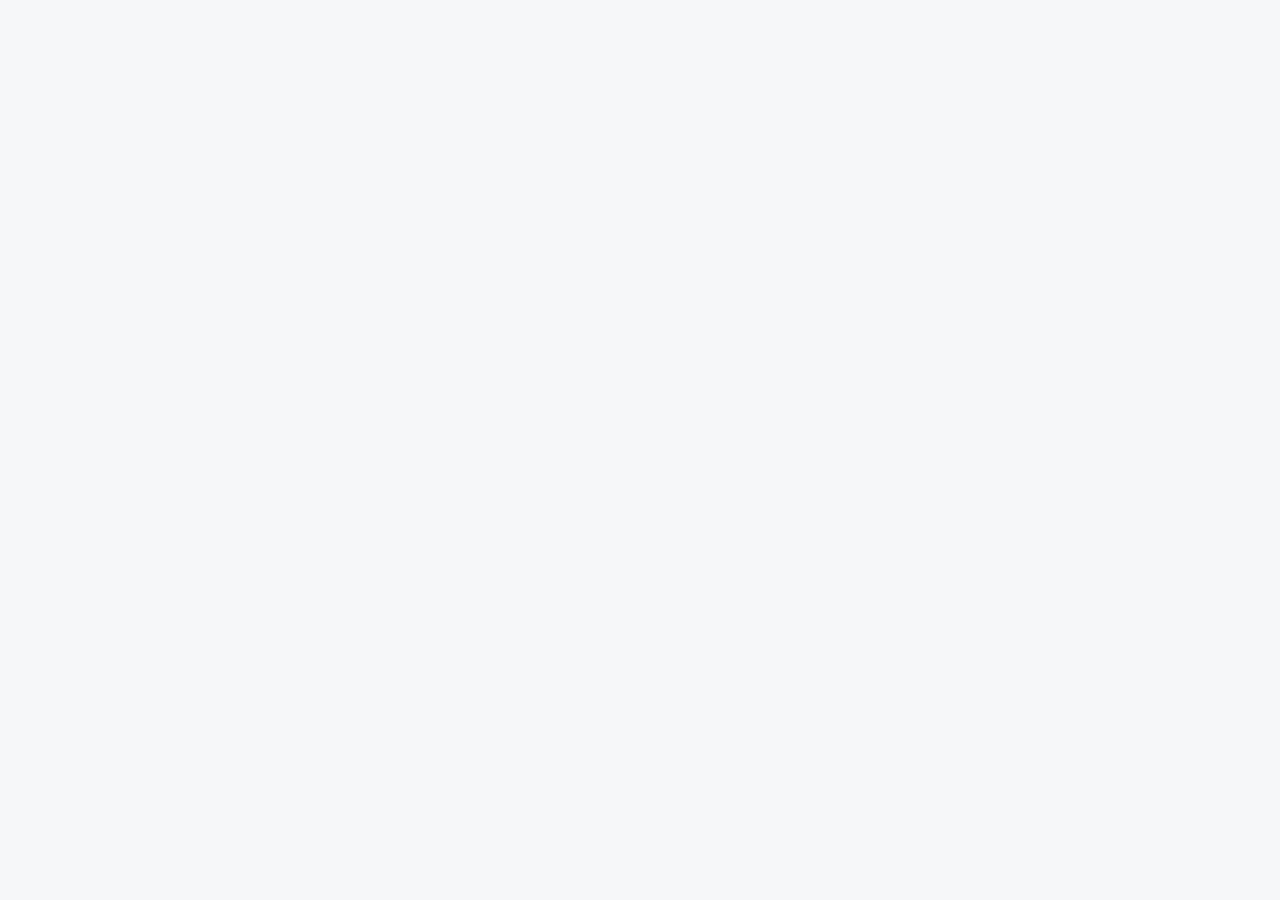
==== index.html @ 12618223 "Add interactive drama demo page" ====
<!doctype html>
<html lang="zh-CN">
<head>
  <meta charset="utf-8" />
  <meta name="viewport" content="width=device-width, initial-scale=1" />
  <title>互动短剧游戏平台 Demo</title>
  <style>
    :root{--bg:#f5f7f8;--ink:#172125;--muted:#66757c;--line:#d9e2e3;--teal:#0f8f91;--coral:#f15f5b;--amber:#c8953f;--dark:#0b151a;--panel:#fff}*{box-sizing:border-box}body{margin:0;font-family:-apple-system,BlinkMacSystemFont,"PingFang SC","Microsoft YaHei",Arial,sans-serif;background:linear-gradient(135deg,rgba(15,143,145,.1),transparent 36%),linear-gradient(315deg,rgba(241,95,91,.08),transparent 36%),var(--bg);color:var(--ink)}button,input,textarea,select{font:inherit}button{border:0;cursor:pointer}.top{height:68px;padding:0 28px;display:flex;align-items:center;justify-content:space-between;background:rgba(255,255,255,.88);border-bottom:1px solid rgba(23,33,37,.08);position:sticky;top:0;z-index:5}.brand{display:flex;gap:12px;align-items:center}.logo{width:34px;height:34px;border-radius:8px;background:var(--dark);color:#fff;display:grid;place-items:center;font-weight:800}.brand b{display:block}.brand span,.muted{color:var(--muted);font-size:12px}.switch{display:grid;grid-template-columns:1fr 1fr;width:300px;padding:4px;border:1px solid var(--line);border-radius:8px;background:#eef3f3}.switch button{height:36px;border-radius:6px;background:transparent;font-weight:700;color:var(--muted)}.switch button.on{background:#fff;color:var(--ink);box-shadow:0 6px 18px rgba(15,27,33,.08)}main{padding:24px}.grid{max-width:1280px;margin:0 auto;display:grid;grid-template-columns:390px 1fr;gap:24px}.phone{width:390px;max-width:calc(100vw - 48px);height:812px;border:10px solid #11191d;border-radius:36px;overflow:hidden;background:#081014;box-shadow:0 16px 40px rgba(20,37,44,.14);position:sticky;top:92px}.screen{height:100%;overflow:hidden;background:#f7f8f8;position:relative}.status{position:absolute;top:0;left:0;right:0;height:38px;padding:11px 18px 0;color:#fff;z-index:2;display:flex;justify-content:space-between;font-size:12px;font-weight:800}.page{height:100%;overflow:auto;padding-bottom:72px}.hero{height:230px;padding:86px 18px 18px;color:#fff;display:grid;align-content:end;background:radial-gradient(circle at 70% 20%,rgba(241,95,91,.48),transparent 18%),linear-gradient(145deg,#31444d,#081014 62%,#0f8f91)}h1,h2,h3,p{margin-top:0}.hero h1{font-size:28px;margin-bottom:8px}.section{padding:16px}.row{display:flex;gap:10px;align-items:center;justify-content:space-between}.card{background:#fff;border:1px solid var(--line);border-radius:8px;padding:14px;text-align:left}.continue{width:100%;display:grid;grid-template-columns:74px 1fr;gap:12px}.thumb,.poster{border-radius:8px;background:linear-gradient(160deg,#263942,#0b151a 62%,#f15f5b)}.thumb{height:74px}.poster{height:118px}.cards{display:grid;grid-template-columns:repeat(3,1fr);gap:10px}.cards button{background:transparent;text-align:left;padding:0}.name{font-weight:800;font-size:12px;margin-top:8px}.tabs{position:absolute;left:0;right:0;bottom:0;height:64px;display:grid;grid-template-columns:repeat(4,1fr);gap:4px;padding:6px 8px 8px;background:rgba(255,255,255,.96);border-top:1px solid var(--line)}.tabs button{border-radius:8px;background:transparent;color:var(--muted);font-size:11px;font-weight:800}.tabs button.on{background:#e8f6f5;color:var(--teal)}.btn{min-height:42px;border-radius:8px;padding:0 16px;font-weight:800;background:#eef3f3;color:var(--ink)}.primary{color:#fff;background:linear-gradient(135deg,var(--teal),#14b3aa)}.danger{color:#fff;background:var(--coral)}.player{height:100%;display:grid;grid-template-rows:auto 1fr auto;color:#fff;background:radial-gradient(circle at 65% 28%,rgba(255,255,255,.18),transparent 16%),radial-gradient(circle at 30% 32%,rgba(241,95,91,.36),transparent 18%),linear-gradient(160deg,#2c3b43,#071014 66%,#0e7475)}.playerTop{padding:52px 16px 10px}.playerBody{display:grid;align-content:end;padding:20px 16px}.caption{padding:14px;border-radius:8px;background:rgba(8,16,20,.68);backdrop-filter:blur(12px)}.choiceBox{padding:14px 16px 18px;background:linear-gradient(180deg,transparent,rgba(5,8,10,.88) 25%)}.choice{width:100%;min-height:52px;margin-top:10px;border-radius:8px;color:#fff;background:linear-gradient(135deg,var(--teal),#12aaa4);font-weight:800;text-align:left;padding:12px}.choice:nth-of-type(2n){background:linear-gradient(135deg,var(--coral),#fa7a6d)}.map{min-height:100%;padding:54px 14px 88px;color:#fff;background:radial-gradient(circle at 50% 0,#18353d,#081014 46%)}.nodeGrid{display:grid;grid-template-columns:repeat(4,1fr);gap:14px 8px}.node{min-height:66px;border-radius:8px;border:1px solid rgba(255,255,255,.16);background:rgba(255,255,255,.08);color:rgba(255,255,255,.65);font-size:11px;font-weight:800}.node.visited{background:rgba(15,143,145,.78);color:#fff}.node.current{background:rgba(200,149,63,.9);color:#fff}.node.locked{opacity:.55}.pay,.ending{min-height:100%;display:grid;align-content:center;padding:60px 18px 28px;color:#fff;background:linear-gradient(145deg,#17262e,#071014 66%,#0e7475);text-align:center}.payCard,.endingCard{padding:18px;border-radius:8px;background:rgba(8,16,20,.74);border:1px solid rgba(255,255,255,.14)}.price{font-size:36px;font-weight:900;margin:14px 0}.side{display:grid;gap:16px}.panel{background:rgba(255,255,255,.9);border:1px solid rgba(23,33,37,.08);border-radius:8px;box-shadow:0 10px 30px rgba(20,37,44,.08)}.panelHead{padding:16px 18px;border-bottom:1px solid var(--line);display:flex;justify-content:space-between;align-items:center}.panelBody{padding:18px}.kpis{display:grid;grid-template-columns:repeat(4,1fr);gap:12px}.kpi{padding:14px;border:1px solid var(--line);border-radius:8px;background:#fff}.kpi b{display:block;font-size:22px;margin-top:6px}.flow{display:grid;grid-template-columns:repeat(3,1fr);gap:12px}.flow div{padding:14px;border:1px solid var(--line);border-radius:8px;background:#f6f8f8}.table{width:100%;border-collapse:collapse}.table th,.table td{padding:12px 10px;border-bottom:1px solid var(--line);text-align:left}.pill{display:inline-flex;padding:5px 10px;border-radius:999px;background:#e8f6f5;color:#087173;font-size:12px;font-weight:800}.admin{max-width:1280px;margin:0 auto;display:grid;grid-template-columns:220px 1fr;gap:20px}.nav{display:grid;gap:8px;align-content:start}.nav button{height:42px;border-radius:8px;background:#fff;color:var(--muted);text-align:left;padding:0 12px;font-weight:800;border:1px solid var(--line)}.nav button.on{background:#e8f6f5;color:#087173}.form{display:grid;grid-template-columns:1fr 1fr;gap:14px}.field{display:grid;gap:7px}.field label{font-size:12px;font-weight:800;color:var(--muted)}.field input,.field textarea,.field select{min-height:40px;border:1px solid var(--line);border-radius:8px;padding:10px;background:#fff}.full{grid-column:1/-1}.canvas{min-height:420px;border:1px solid var(--line);border-radius:8px;background:linear-gradient(rgba(23,33,37,.06) 1px,transparent 1px),linear-gradient(90deg,rgba(23,33,37,.06) 1px,transparent 1px),#f7f9f9;background-size:28px 28px;position:relative}.gNode{position:absolute;width:126px;min-height:64px;padding:9px;border:1px solid var(--line);border-radius:8px;background:#fff;text-align:left;box-shadow:0 10px 22px rgba(20,37,44,.08)}.gNode.active{border-color:var(--teal);box-shadow:0 0 0 3px rgba(15,143,145,.12)}.bar{height:14px;border-radius:999px;background:#e0e8e8;overflow:hidden}.bar i{display:block;height:100%;width:var(--w);background:linear-gradient(90deg,var(--teal),var(--coral))}.toast{position:fixed;left:50%;bottom:24px;transform:translateX(-50%);padding:12px 14px;border-radius:8px;background:rgba(15,27,33,.94);color:#fff;font-weight:800}@media(max-width:900px){.top{height:auto;padding:14px;display:grid;gap:12px}.switch{width:100%}.grid,.admin,.kpis,.flow,.form{grid-template-columns:1fr}.phone{position:static}}
  </style>
</head>
<body>
  <div id="app"></div>
  <script>
    const nodes={n1:{t:'第1章 初遇',s:'旧友重逢，她提出一个无法回避的问题。',c:[['坦诚相告','n2',20],['保持沉默','n3',0]],x:60,y:40},n2:{t:'第2章 扶持时刻',s:'她被推到舆论中心，你决定是否站出来。',c:[['替她挡下质疑','n4',25],['把真相藏起来','n5',0]],x:250,y:130},n3:{t:'第2章 误会',s:'沉默制造了距离，你必须在解释和离开之间选择。',c:[['追出去解释','n4',10],['独自离开','n6',0]],x:250,y:280},n4:{t:'第3章 坦白真相',s:'关键证据出现。本节点绑定付费规则，解锁后继续。',lock:true,c:[['公开证据','n7',30],['私下交易','n8',5]],x:450,y:210},n5:{t:'结局 迟来的告白',s:'你保住了秘密，却失去了重新开始的机会。',end:'遗憾结局',c:[],x:650,y:70},n6:{t:'结局 遗憾错过',s:'没有解释的离开，成为共同的遗憾。',end:'失败结局',c:[],x:650,y:230},n7:{t:'结局 真爱相守',s:'真相公开后，你们选择共同面对未来。',end:'完美结局',c:[],x:650,y:380},n8:{t:'结局 暗潮未散',s:'交易换来短暂平静，新的危机仍在靠近。',end:'开放结局',c:[],x:450,y:370}};
    const S={mode:'h5',view:'home',admin:'work',cur:'n1',visited:['n1'],history:[],endings:[],paid:false,trust:0,toast:'',review:'草稿',pub:15};
    const app=document.getElementById('app');
    const pct=()=>Math.round(S.visited.length/Object.keys(nodes).length*100);
    const n=id=>nodes[id];
    const nav=v=>{S.view=v;render()};
    const say=t=>{S.toast=t;render();setTimeout(()=>{S.toast='';render()},1300)};
    function choose(i){const cur=n(S.cur),ch=cur.c[i],to=n(ch[1]);if(to.lock&&!S.paid){S.pending=ch[1];S.view='pay';render();return}S.history.push(cur.t+' → '+ch[0]);S.trust+=ch[2];S.cur=ch[1];if(!S.visited.includes(S.cur))S.visited.push(S.cur);if(to.end&&!S.endings.includes(S.cur))S.endings.push(S.cur);S.view=to.end?'ending':'player';say('已自动存档')}
    function pay(ok){if(!ok){say('支付失败，可重试或关闭');return}S.paid=true;S.cur=S.pending||'n4';if(!S.visited.includes(S.cur))S.visited.push(S.cur);S.view='player';say('支付成功，已解锁剧情')}
    function top(){return `<header class="top"><div class="brand"><div class="logo">剧</div><div><b>互动短剧游戏平台 Demo</b><span>命运的抉择 · MVP</span></div></div><div class="switch"><button class="${S.mode==='h5'?'on':''}" onclick="S.mode='h5';render()">H5 用户端</button><button class="${S.mode==='admin'?'on':''}" onclick="S.mode='admin';render()">配置后台</button></div><button class="btn" onclick="location.reload()">重置</button></header>`}
    function tabs(a){return `<nav class="tabs"><button class="${a==='home'?'on':''}" onclick="nav('home')">首页</button><button class="${a==='detail'?'on':''}" onclick="nav('detail')">剧目</button><button class="${a==='map'?'on':''}" onclick="nav('map')">剧情图</button><button onclick="say('云端存档已同步')">我的</button></nav>`}
    function home(){return `<div class="page"><section class="hero"><h1>命运的抉择</h1><p>每一次选择都会改变关系、结局和付费路径。</p></section><section class="section"><div class="row"><h2>继续观看</h2><button class="btn" onclick="nav('map')">剧情图</button></div><button class="card continue" onclick="nav('player')"><div class="thumb"></div><div><b>${n(S.cur).t}</b><p class="muted">探索 ${S.visited.length}/8 · 进度 ${pct()}%</p></div></button></section><section class="section"><h2>热门推荐</h2><div class="cards">${['命运的抉择','逆光而行','心动法则'].map(x=>`<button onclick="nav('detail')"><div class="poster"></div><div class="name">${x}</div><p class="muted">互动短剧</p></button>`).join('')}</div></section>${tabs('home')}</div>`}
    function detail(){return `<div class="page"><section class="hero"><h1>命运的抉择</h1><p>都市 · 爱情 · 互动</p></section><section class="section"><p>你意外获得一次改变命运的机会。面对误会、真相和利益交换，每一次选择都会把故事推向不同结局。</p><div class="kpis"><div class="kpi"><span class="muted">人在追</span><b>35.6万</b></div><div class="kpi"><span class="muted">互动率</span><b>68%</b></div><div class="kpi"><span class="muted">结局</span><b>${S.endings.length}/3</b></div><div class="kpi"><span class="muted">权益</span><b>${S.paid?'已解锁':'未解锁'}</b></div></div><button class="btn primary" style="width:100%;margin-top:16px" onclick="nav('player')">${S.history.length?'继续剧情':'开始剧情'}</button></section>${tabs('detail')}</div>`}
    function player(){const cur=n(S.cur);if(cur.end)return ending();return `<div class="page"><section class="player"><div class="playerTop"><div class="row"><button class="btn" onclick="nav('detail')">返回</button><button class="btn" onclick="nav('map')">剧情图</button></div><p>当前进度 ${pct()}%</p></div><div class="playerBody"><div class="caption"><h1>${cur.t}</h1><p>${cur.s}</p></div></div><div class="choiceBox"><b>面对他的质问，你会如何回应？</b>${cur.c.map((c,i)=>`<button class="choice" onclick="choose(${i})">${c[0]}</button>`).join('')}<p class="muted">自动存档 · 信任值 ${S.trust}</p></div></section></div>`}
    function map(){return `<div class="map"><div class="row"><div><h1>剧情图</h1><p class="muted">探索 ${S.visited.length}/8 · 结局 ${S.endings.length}/3</p></div><button class="btn" onclick="nav('player')">继续</button></div><div class="nodeGrid">${Object.keys(nodes).map(id=>{const x=n(id),v=S.visited.includes(id),l=x.lock&&!S.paid;return `<button class="node ${v?'visited':''} ${S.cur===id?'current':''} ${l?'locked':''}" onclick="${l?`S.pending='${id}';nav('pay')`:`S.cur='${id}';nav('${x.end?'ending':'player'}')`}">${l?'锁定':x.t}</button>`}).join('')}</div>${tabs('map')}</div>`}
    function payPage(){return `<div class="pay"><div class="payCard"><p class="muted">解锁本段剧情</p><h1>第3章 坦白真相</h1><p>解锁后可继续观看当前分支，并开放剧情图中的锁定节点。</p><div class="price">¥3.00</div><button class="btn primary" style="width:100%" onclick="pay(true)">模拟支付成功</button><button class="btn danger" style="width:100%;margin-top:10px" onclick="pay(false)">模拟支付失败</button><button class="btn" style="width:100%;margin-top:10px" onclick="nav('player')">关闭返回</button></div></div>`}
    function ending(){const cur=n(S.cur);return `<div class="ending"><div class="endingCard"><p class="muted">已达成</p><h1>${cur.end||'剧情结局'}</h1><p>${cur.s}</p></div><button class="btn primary" onclick="nav('map')">查看剧情图</button><button class="btn" onclick="S.cur='n1';nav('player')">从头重玩</button></div>`}
    function side(){return `<aside class="side"><div class="panel"><div class="panelHead"><h2>页面间交互</h2><span class="pill">H5 MVP</span></div><div class="panelBody flow"><div><b>主观看链路</b><p class="muted">首页、详情、播放、结局反馈、剧情图已串联。</p></div><div><b>付费回流</b><p class="muted">锁定节点进入付费页，成功后返回剧情。</p></div><div><b>存档重玩</b><p class="muted">选择写入进度，剧情图支持继续和重玩。</p></div></div></div><div class="panel"><div class="panelHead"><h2>运行状态</h2><button class="btn" onclick="say('云端存档已同步')">登录同步</button></div><div class="panelBody"><div class="kpis"><div class="kpi"><span class="muted">当前节点</span><b>${n(S.cur).t.replace('第','')}</b></div><div class="kpi"><span class="muted">探索</span><b>${pct()}%</b></div><div class="kpi"><span class="muted">权益</span><b>${S.paid?'已解锁':'未解锁'}</b></div><div class="kpi"><span class="muted">信任</span><b>${S.trust}</b></div></div><h3>选择历史</h3>${S.history.length?`<table class="table">${S.history.slice(-5).map(x=>`<tr><td>${x}</td></tr>`).join('')}</table>`:'<p class="muted">暂无选择记录</p>'}</div></div></aside>`}
    function h5(){return `<main><section class="grid"><div class="phone"><div class="screen"><div class="status"><span>9:41</span><span>5G 100%</span></div>${S.view==='detail'?detail():S.view==='player'?player():S.view==='map'?map():S.view==='pay'?payPage():S.view==='ending'?ending():home()}</div></div>${side()}</section></main>`}
    function admin(){const nav=['work:项目工作台','overview:配置总览','editor:节点编辑器','review:审核发布','data:数据看板'];return `<main><section class="admin"><nav class="nav">${nav.map(x=>{let[a,b]=x.split(':');return `<button class="${S.admin===a?'on':''}" onclick="S.admin='${a}';render()">${b}</button>`}).join('')}</nav><div>${adminView()}</div></section></main>`}
    function adminView(){if(S.admin==='overview')return `<div class="panel"><div class="panelHead"><h2>配置总览</h2><button class="btn primary" onclick="say('草稿已保存')">保存草稿</button></div><div class="panelBody form"><div class="field"><label>剧目名称</label><input value="命运的抉择"></div><div class="field"><label>版本号</label><input value="v1.0.3"></div><div class="field full"><label>简介</label><textarea>每一次选择都会改变关系、结局和付费路径。</textarea></div><div class="field"><label>上线渠道</label><select><option>H5 正式渠道</option></select></div><div class="field"><label>合规字段</label><select><option>版权材料已上传</option></select></div></div></div>`;if(S.admin==='editor')return `<div class="panel"><div class="panelHead"><h2>节点编辑器</h2><button class="btn primary" onclick="S.mode='h5';S.view='detail';render()">H5 预览</button></div><div class="panelBody"><div class="canvas">${Object.keys(nodes).map(id=>`<button class="gNode ${S.cur===id?'active':''}" style="left:${n(id).x}px;top:${n(id).y}px" onclick="S.cur='${id}';render()"><b>${n(id).t}</b><span class="muted">${n(id).lock?'付费节点':n(id).end?'结局节点':'剧情节点'}</span></button>`).join('')}</div></div></div>`;if(S.admin==='review')return `<div class="panel"><div class="panelHead"><h2>审核与发布</h2><button class="btn primary" onclick="S.review='已发布';S.pub=100;say('已发布到 H5 正式渠道')">发布上线</button></div><div class="panelBody"><div class="kpis"><div class="kpi"><span class="muted">版本状态</span><b>${S.review}</b></div><div class="kpi"><span class="muted">灰度比例</span><b>${S.pub}%</b></div><div class="kpi"><span class="muted">校验项</span><b>5</b></div><div class="kpi"><span class="muted">可回滚</span><b>v1.0.2</b></div></div><table class="table"><tr><td>剧情起始节点</td><td><span class="pill">通过</span></td></tr><tr><td>付费规则</td><td><span class="pill">通过</span></td></tr><tr><td>灰度发布</td><td><span class="pill">警告</span></td></tr></table></div></div>`;if(S.admin==='data')return `<div class="panel"><div class="panelHead"><h2>数据看板</h2><button class="btn">导出</button></div><div class="panelBody">${[['首页曝光',100],['详情点击',72],['开始播放',61],['选择提交',48],['付费成功',18],['结局达成',12]].map(x=>`<p><b>${x[0]}</b></p><div class="bar"><i style="--w:${x[1]}%"></i></div>`).join('')}</div></div>`;return `<div class="panel"><div class="panelHead"><h2>项目工作台</h2><button class="btn primary" onclick="say('已创建空白草稿')">新建剧目</button></div><div class="panelBody"><div class="kpis"><div class="kpi"><span class="muted">草稿</span><b>3</b></div><div class="kpi"><span class="muted">待审核</span><b>0</b></div><div class="kpi"><span class="muted">已上线</span><b>1</b></div><div class="kpi"><span class="muted">阻断</span><b>0</b></div></div><table class="table"><tr><th>剧目</th><th>版本</th><th>状态</th><th>操作</th></tr><tr><td>命运的抉择</td><td>v1.0.3</td><td><span class="pill">已上线</span></td><td><button class="btn" onclick="S.admin='editor';render()">进入配置</button></td></tr></table></div></div>`}
    function render(){app.innerHTML=top()+(S.mode==='h5'?h5():admin())+(S.toast?`<div class="toast">${S.toast}</div>`:'')}render();
  </script>
</body>
</html>
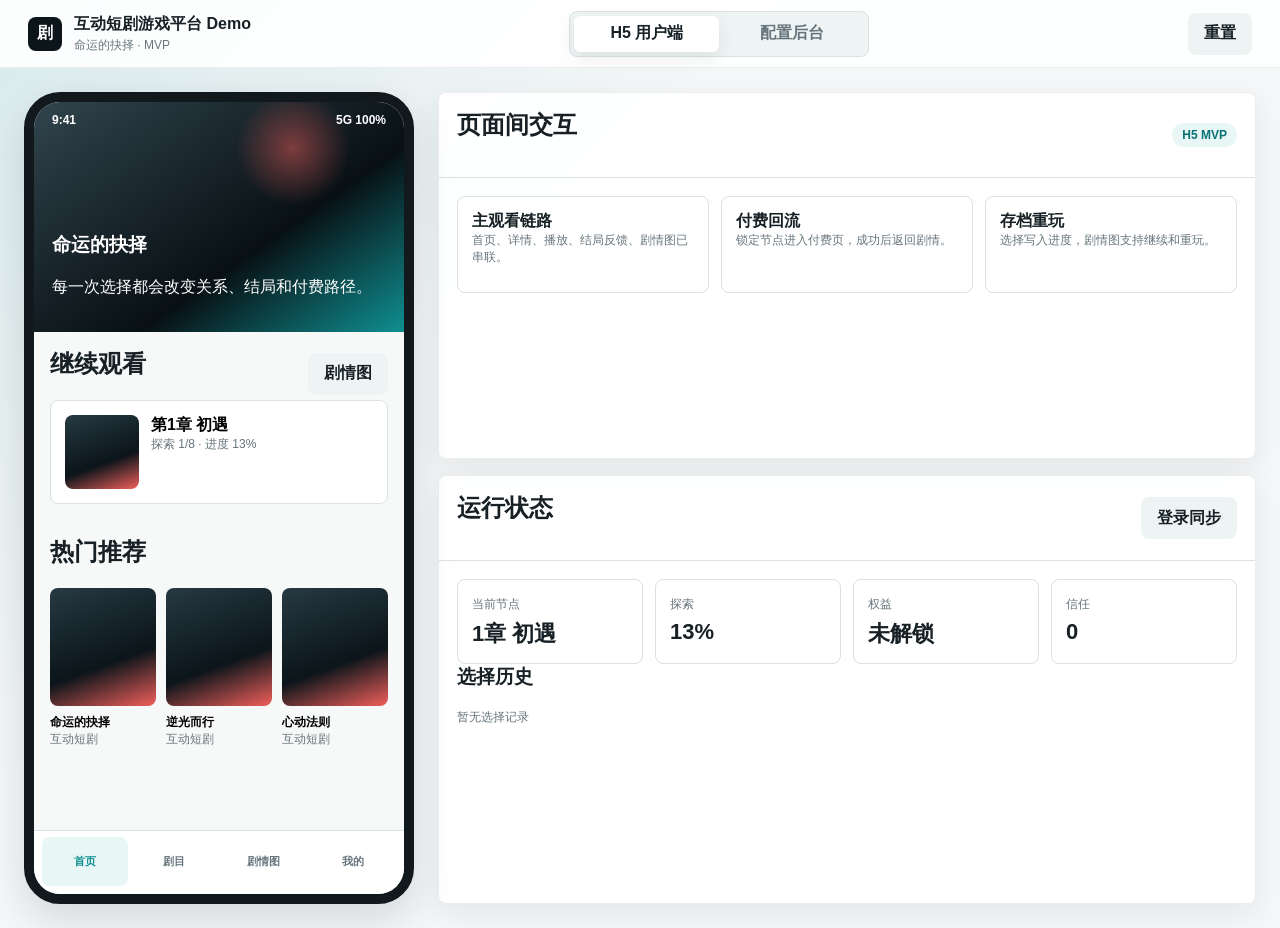
==== commit f3ddf0c7: "Fix live demo script collision" ====
--- a/index.html
+++ b/index.html
@@ -1,38 +1,38 @@
 <!doctype html>
 <html lang="zh-CN">
 <head>
-  <meta charset="utf-8" />
-  <meta name="viewport" content="width=device-width, initial-scale=1" />
-  <title>互动短剧游戏平台 Demo</title>
-  <style>
-    :root{--bg:#f5f7f8;--ink:#172125;--muted:#66757c;--line:#d9e2e3;--teal:#0f8f91;--coral:#f15f5b;--amber:#c8953f;--dark:#0b151a;--panel:#fff}*{box-sizing:border-box}body{margin:0;font-family:-apple-system,BlinkMacSystemFont,"PingFang SC","Microsoft YaHei",Arial,sans-serif;background:linear-gradient(135deg,rgba(15,143,145,.1),transparent 36%),linear-gradient(315deg,rgba(241,95,91,.08),transparent 36%),var(--bg);color:var(--ink)}button,input,textarea,select{font:inherit}button{border:0;cursor:pointer}.top{height:68px;padding:0 28px;display:flex;align-items:center;justify-content:space-between;background:rgba(255,255,255,.88);border-bottom:1px solid rgba(23,33,37,.08);position:sticky;top:0;z-index:5}.brand{display:flex;gap:12px;align-items:center}.logo{width:34px;height:34px;border-radius:8px;background:var(--dark);color:#fff;display:grid;place-items:center;font-weight:800}.brand b{display:block}.brand span,.muted{color:var(--muted);font-size:12px}.switch{display:grid;grid-template-columns:1fr 1fr;width:300px;padding:4px;border:1px solid var(--line);border-radius:8px;background:#eef3f3}.switch button{height:36px;border-radius:6px;background:transparent;font-weight:700;color:var(--muted)}.switch button.on{background:#fff;color:var(--ink);box-shadow:0 6px 18px rgba(15,27,33,.08)}main{padding:24px}.grid{max-width:1280px;margin:0 auto;display:grid;grid-template-columns:390px 1fr;gap:24px}.phone{width:390px;max-width:calc(100vw - 48px);height:812px;border:10px solid #11191d;border-radius:36px;overflow:hidden;background:#081014;box-shadow:0 16px 40px rgba(20,37,44,.14);position:sticky;top:92px}.screen{height:100%;overflow:hidden;background:#f7f8f8;position:relative}.status{position:absolute;top:0;left:0;right:0;height:38px;padding:11px 18px 0;color:#fff;z-index:2;display:flex;justify-content:space-between;font-size:12px;font-weight:800}.page{height:100%;overflow:auto;padding-bottom:72px}.hero{height:230px;padding:86px 18px 18px;color:#fff;display:grid;align-content:end;background:radial-gradient(circle at 70% 20%,rgba(241,95,91,.48),transparent 18%),linear-gradient(145deg,#31444d,#081014 62%,#0f8f91)}h1,h2,h3,p{margin-top:0}.hero h1{font-size:28px;margin-bottom:8px}.section{padding:16px}.row{display:flex;gap:10px;align-items:center;justify-content:space-between}.card{background:#fff;border:1px solid var(--line);border-radius:8px;padding:14px;text-align:left}.continue{width:100%;display:grid;grid-template-columns:74px 1fr;gap:12px}.thumb,.poster{border-radius:8px;background:linear-gradient(160deg,#263942,#0b151a 62%,#f15f5b)}.thumb{height:74px}.poster{height:118px}.cards{display:grid;grid-template-columns:repeat(3,1fr);gap:10px}.cards button{background:transparent;text-align:left;padding:0}.name{font-weight:800;font-size:12px;margin-top:8px}.tabs{position:absolute;left:0;right:0;bottom:0;height:64px;display:grid;grid-template-columns:repeat(4,1fr);gap:4px;padding:6px 8px 8px;background:rgba(255,255,255,.96);border-top:1px solid var(--line)}.tabs button{border-radius:8px;background:transparent;color:var(--muted);font-size:11px;font-weight:800}.tabs button.on{background:#e8f6f5;color:var(--teal)}.btn{min-height:42px;border-radius:8px;padding:0 16px;font-weight:800;background:#eef3f3;color:var(--ink)}.primary{color:#fff;background:linear-gradient(135deg,var(--teal),#14b3aa)}.danger{color:#fff;background:var(--coral)}.player{height:100%;display:grid;grid-template-rows:auto 1fr auto;color:#fff;background:radial-gradient(circle at 65% 28%,rgba(255,255,255,.18),transparent 16%),radial-gradient(circle at 30% 32%,rgba(241,95,91,.36),transparent 18%),linear-gradient(160deg,#2c3b43,#071014 66%,#0e7475)}.playerTop{padding:52px 16px 10px}.playerBody{display:grid;align-content:end;padding:20px 16px}.caption{padding:14px;border-radius:8px;background:rgba(8,16,20,.68);backdrop-filter:blur(12px)}.choiceBox{padding:14px 16px 18px;background:linear-gradient(180deg,transparent,rgba(5,8,10,.88) 25%)}.choice{width:100%;min-height:52px;margin-top:10px;border-radius:8px;color:#fff;background:linear-gradient(135deg,var(--teal),#12aaa4);font-weight:800;text-align:left;padding:12px}.choice:nth-of-type(2n){background:linear-gradient(135deg,var(--coral),#fa7a6d)}.map{min-height:100%;padding:54px 14px 88px;color:#fff;background:radial-gradient(circle at 50% 0,#18353d,#081014 46%)}.nodeGrid{display:grid;grid-template-columns:repeat(4,1fr);gap:14px 8px}.node{min-height:66px;border-radius:8px;border:1px solid rgba(255,255,255,.16);background:rgba(255,255,255,.08);color:rgba(255,255,255,.65);font-size:11px;font-weight:800}.node.visited{background:rgba(15,143,145,.78);color:#fff}.node.current{background:rgba(200,149,63,.9);color:#fff}.node.locked{opacity:.55}.pay,.ending{min-height:100%;display:grid;align-content:center;padding:60px 18px 28px;color:#fff;background:linear-gradient(145deg,#17262e,#071014 66%,#0e7475);text-align:center}.payCard,.endingCard{padding:18px;border-radius:8px;background:rgba(8,16,20,.74);border:1px solid rgba(255,255,255,.14)}.price{font-size:36px;font-weight:900;margin:14px 0}.side{display:grid;gap:16px}.panel{background:rgba(255,255,255,.9);border:1px solid rgba(23,33,37,.08);border-radius:8px;box-shadow:0 10px 30px rgba(20,37,44,.08)}.panelHead{padding:16px 18px;border-bottom:1px solid var(--line);display:flex;justify-content:space-between;align-items:center}.panelBody{padding:18px}.kpis{display:grid;grid-template-columns:repeat(4,1fr);gap:12px}.kpi{padding:14px;border:1px solid var(--line);border-radius:8px;background:#fff}.kpi b{display:block;font-size:22px;margin-top:6px}.flow{display:grid;grid-template-columns:repeat(3,1fr);gap:12px}.flow div{padding:14px;border:1px solid var(--line);border-radius:8px;background:#f6f8f8}.table{width:100%;border-collapse:collapse}.table th,.table td{padding:12px 10px;border-bottom:1px solid var(--line);text-align:left}.pill{display:inline-flex;padding:5px 10px;border-radius:999px;background:#e8f6f5;color:#087173;font-size:12px;font-weight:800}.admin{max-width:1280px;margin:0 auto;display:grid;grid-template-columns:220px 1fr;gap:20px}.nav{display:grid;gap:8px;align-content:start}.nav button{height:42px;border-radius:8px;background:#fff;color:var(--muted);text-align:left;padding:0 12px;font-weight:800;border:1px solid var(--line)}.nav button.on{background:#e8f6f5;color:#087173}.form{display:grid;grid-template-columns:1fr 1fr;gap:14px}.field{display:grid;gap:7px}.field label{font-size:12px;font-weight:800;color:var(--muted)}.field input,.field textarea,.field select{min-height:40px;border:1px solid var(--line);border-radius:8px;padding:10px;background:#fff}.full{grid-column:1/-1}.canvas{min-height:420px;border:1px solid var(--line);border-radius:8px;background:linear-gradient(rgba(23,33,37,.06) 1px,transparent 1px),linear-gradient(90deg,rgba(23,33,37,.06) 1px,transparent 1px),#f7f9f9;background-size:28px 28px;position:relative}.gNode{position:absolute;width:126px;min-height:64px;padding:9px;border:1px solid var(--line);border-radius:8px;background:#fff;text-align:left;box-shadow:0 10px 22px rgba(20,37,44,.08)}.gNode.active{border-color:var(--teal);box-shadow:0 0 0 3px rgba(15,143,145,.12)}.bar{height:14px;border-radius:999px;background:#e0e8e8;overflow:hidden}.bar i{display:block;height:100%;width:var(--w);background:linear-gradient(90deg,var(--teal),var(--coral))}.toast{position:fixed;left:50%;bottom:24px;transform:translateX(-50%);padding:12px 14px;border-radius:8px;background:rgba(15,27,33,.94);color:#fff;font-weight:800}@media(max-width:900px){.top{height:auto;padding:14px;display:grid;gap:12px}.switch{width:100%}.grid,.admin,.kpis,.flow,.form{grid-template-columns:1fr}.phone{position:static}}
-  </style>
+<meta charset="utf-8" />
+<meta name="viewport" content="width=device-width,initial-scale=1" />
+<title>互动短剧游戏平台 Demo</title>
+<style>
+:root{--bg:#f5f7f8;--ink:#172125;--muted:#66757c;--line:#d9e2e3;--teal:#0f8f91;--coral:#f15f5b;--dark:#0b151a}*{box-sizing:border-box}body{margin:0;font-family:-apple-system,BlinkMacSystemFont,"PingFang SC","Microsoft YaHei",Arial,sans-serif;background:linear-gradient(135deg,rgba(15,143,145,.12),transparent 36%),var(--bg);color:var(--ink)}button,input,textarea,select{font:inherit}button{border:0;cursor:pointer}.topbar{height:68px;padding:0 28px;display:flex;align-items:center;justify-content:space-between;background:rgba(255,255,255,.9);border-bottom:1px solid rgba(23,33,37,.08);position:sticky;top:0;z-index:5}.brand{display:flex;gap:12px;align-items:center}.logo{width:34px;height:34px;border-radius:8px;background:var(--dark);color:#fff;display:grid;place-items:center;font-weight:800}.brand b{display:block}.muted,.brand span{color:var(--muted);font-size:12px}.switch{display:grid;grid-template-columns:1fr 1fr;width:300px;padding:4px;border:1px solid var(--line);border-radius:8px;background:#eef3f3}.switch button{height:36px;border-radius:6px;background:transparent;font-weight:800;color:var(--muted)}.switch button.on{background:#fff;color:var(--ink);box-shadow:0 6px 18px rgba(15,27,33,.08)}main{padding:24px}.grid{max-width:1280px;margin:0 auto;display:grid;grid-template-columns:390px 1fr;gap:24px}.phone{width:390px;max-width:calc(100vw - 48px);height:812px;border:10px solid #11191d;border-radius:36px;overflow:hidden;background:#081014;box-shadow:0 16px 40px rgba(20,37,44,.14);position:sticky;top:92px}.screen{height:100%;overflow:hidden;background:#f7f8f8;position:relative}.status{position:absolute;top:0;left:0;right:0;height:38px;padding:11px 18px 0;color:#fff;z-index:2;display:flex;justify-content:space-between;font-size:12px;font-weight:800}.page{height:100%;overflow:auto;padding-bottom:72px}.hero{height:230px;padding:86px 18px 18px;color:#fff;display:grid;align-content:end;background:radial-gradient(circle at 70% 20%,rgba(241,95,91,.48),transparent 18%),linear-gradient(145deg,#31444d,#081014 62%,#0f8f91)}h1,h2,h3,p{margin-top:0}.section{padding:16px}.row{display:flex;gap:10px;align-items:center;justify-content:space-between}.btn{min-height:42px;border-radius:8px;padding:0 16px;font-weight:800;background:#eef3f3;color:var(--ink)}.primary{color:#fff;background:linear-gradient(135deg,var(--teal),#14b3aa)}.danger{color:#fff;background:var(--coral)}.card{background:#fff;border:1px solid var(--line);border-radius:8px;padding:14px;text-align:left}.continue{width:100%;display:grid;grid-template-columns:74px 1fr;gap:12px}.thumb,.poster{border-radius:8px;background:linear-gradient(160deg,#263942,#0b151a 62%,#f15f5b)}.thumb{height:74px}.poster{height:118px}.cards{display:grid;grid-template-columns:repeat(3,1fr);gap:10px}.cards button{background:transparent;text-align:left;padding:0}.name{font-weight:800;font-size:12px;margin-top:8px}.tabs{position:absolute;left:0;right:0;bottom:0;height:64px;display:grid;grid-template-columns:repeat(4,1fr);gap:4px;padding:6px 8px 8px;background:rgba(255,255,255,.96);border-top:1px solid var(--line)}.tabs button{border-radius:8px;background:transparent;color:var(--muted);font-size:11px;font-weight:800}.tabs button.on{background:#e8f6f5;color:var(--teal)}.player{height:100%;display:grid;grid-template-rows:auto 1fr auto;color:#fff;background:radial-gradient(circle at 65% 28%,rgba(255,255,255,.18),transparent 16%),radial-gradient(circle at 30% 32%,rgba(241,95,91,.36),transparent 18%),linear-gradient(160deg,#2c3b43,#071014 66%,#0e7475)}.playerTop{padding:52px 16px 10px}.playerBody{display:grid;align-content:end;padding:20px 16px}.caption{padding:14px;border-radius:8px;background:rgba(8,16,20,.68)}.choiceBox{padding:14px 16px 18px;background:linear-gradient(180deg,transparent,rgba(5,8,10,.88) 25%)}.choice{width:100%;min-height:52px;margin-top:10px;border-radius:8px;color:#fff;background:linear-gradient(135deg,var(--teal),#12aaa4);font-weight:800;text-align:left;padding:12px}.choice:nth-of-type(2n){background:linear-gradient(135deg,var(--coral),#fa7a6d)}.map{min-height:100%;padding:54px 14px 88px;color:#fff;background:radial-gradient(circle at 50% 0,#18353d,#081014 46%)}.nodeGrid{display:grid;grid-template-columns:repeat(4,1fr);gap:14px 8px}.node{min-height:66px;border-radius:8px;border:1px solid rgba(255,255,255,.16);background:rgba(255,255,255,.08);color:rgba(255,255,255,.65);font-size:11px;font-weight:800}.node.visited{background:rgba(15,143,145,.78);color:#fff}.node.current{background:rgba(200,149,63,.9);color:#fff}.node.locked{opacity:.55}.pay,.ending{min-height:100%;display:grid;align-content:center;gap:14px;padding:60px 18px 28px;color:#fff;background:linear-gradient(145deg,#17262e,#071014 66%,#0e7475);text-align:center}.payCard,.endingCard{padding:18px;border-radius:8px;background:rgba(8,16,20,.74);border:1px solid rgba(255,255,255,.14)}.price{font-size:36px;font-weight:900;margin:14px 0}.side{display:grid;gap:16px}.panel{background:rgba(255,255,255,.92);border:1px solid rgba(23,33,37,.08);border-radius:8px;box-shadow:0 10px 30px rgba(20,37,44,.08)}.panelHead{padding:16px 18px;border-bottom:1px solid var(--line);display:flex;justify-content:space-between;align-items:center}.panelBody{padding:18px}.kpis,.flow{display:grid;grid-template-columns:repeat(4,1fr);gap:12px}.flow{grid-template-columns:repeat(3,1fr)}.kpi,.flow div{padding:14px;border:1px solid var(--line);border-radius:8px;background:#fff}.kpi b{display:block;font-size:22px;margin-top:6px}.pill{display:inline-flex;padding:5px 10px;border-radius:999px;background:#e8f6f5;color:#087173;font-size:12px;font-weight:800}.table{width:100%;border-collapse:collapse}.table th,.table td{padding:12px 10px;border-bottom:1px solid var(--line);text-align:left}.admin{max-width:1280px;margin:0 auto;display:grid;grid-template-columns:220px 1fr;gap:20px}.nav{display:grid;gap:8px;align-content:start}.nav button{height:42px;border-radius:8px;background:#fff;color:var(--muted);text-align:left;padding:0 12px;font-weight:800;border:1px solid var(--line)}.nav button.on{background:#e8f6f5;color:#087173}.canvas{min-height:420px;border:1px solid var(--line);border-radius:8px;background:linear-gradient(rgba(23,33,37,.06) 1px,transparent 1px),linear-gradient(90deg,rgba(23,33,37,.06) 1px,transparent 1px),#f7f9f9;background-size:28px 28px;position:relative}.gNode{position:absolute;width:126px;min-height:64px;padding:9px;border:1px solid var(--line);border-radius:8px;background:#fff;text-align:left;box-shadow:0 10px 22px rgba(20,37,44,.08)}.gNode.active{border-color:var(--teal);box-shadow:0 0 0 3px rgba(15,143,145,.12)}.form{display:grid;grid-template-columns:1fr 1fr;gap:14px}.field{display:grid;gap:7px}.field label{font-size:12px;font-weight:800;color:var(--muted)}.field input,.field textarea,.field select{min-height:40px;border:1px solid var(--line);border-radius:8px;padding:10px;background:#fff}.full{grid-column:1/-1}.bar{height:14px;border-radius:999px;background:#e0e8e8;overflow:hidden}.bar i{display:block;height:100%;width:var(--w);background:linear-gradient(90deg,var(--teal),var(--coral))}.toast{position:fixed;left:50%;bottom:24px;transform:translateX(-50%);padding:12px 14px;border-radius:8px;background:rgba(15,27,33,.94);color:#fff;font-weight:800}@media(max-width:900px){.topbar{height:auto;padding:14px;display:grid;gap:12px}.switch{width:100%}.grid,.admin,.kpis,.flow,.form{grid-template-columns:1fr}.phone{position:static}}
+</style>
 </head>
 <body>
-  <div id="app"></div>
-  <script>
-    const nodes={n1:{t:'第1章 初遇',s:'旧友重逢，她提出一个无法回避的问题。',c:[['坦诚相告','n2',20],['保持沉默','n3',0]],x:60,y:40},n2:{t:'第2章 扶持时刻',s:'她被推到舆论中心，你决定是否站出来。',c:[['替她挡下质疑','n4',25],['把真相藏起来','n5',0]],x:250,y:130},n3:{t:'第2章 误会',s:'沉默制造了距离，你必须在解释和离开之间选择。',c:[['追出去解释','n4',10],['独自离开','n6',0]],x:250,y:280},n4:{t:'第3章 坦白真相',s:'关键证据出现。本节点绑定付费规则，解锁后继续。',lock:true,c:[['公开证据','n7',30],['私下交易','n8',5]],x:450,y:210},n5:{t:'结局 迟来的告白',s:'你保住了秘密，却失去了重新开始的机会。',end:'遗憾结局',c:[],x:650,y:70},n6:{t:'结局 遗憾错过',s:'没有解释的离开，成为共同的遗憾。',end:'失败结局',c:[],x:650,y:230},n7:{t:'结局 真爱相守',s:'真相公开后，你们选择共同面对未来。',end:'完美结局',c:[],x:650,y:380},n8:{t:'结局 暗潮未散',s:'交易换来短暂平静，新的危机仍在靠近。',end:'开放结局',c:[],x:450,y:370}};
-    const S={mode:'h5',view:'home',admin:'work',cur:'n1',visited:['n1'],history:[],endings:[],paid:false,trust:0,toast:'',review:'草稿',pub:15};
-    const app=document.getElementById('app');
-    const pct=()=>Math.round(S.visited.length/Object.keys(nodes).length*100);
-    const n=id=>nodes[id];
-    const nav=v=>{S.view=v;render()};
-    const say=t=>{S.toast=t;render();setTimeout(()=>{S.toast='';render()},1300)};
-    function choose(i){const cur=n(S.cur),ch=cur.c[i],to=n(ch[1]);if(to.lock&&!S.paid){S.pending=ch[1];S.view='pay';render();return}S.history.push(cur.t+' → '+ch[0]);S.trust+=ch[2];S.cur=ch[1];if(!S.visited.includes(S.cur))S.visited.push(S.cur);if(to.end&&!S.endings.includes(S.cur))S.endings.push(S.cur);S.view=to.end?'ending':'player';say('已自动存档')}
-    function pay(ok){if(!ok){say('支付失败，可重试或关闭');return}S.paid=true;S.cur=S.pending||'n4';if(!S.visited.includes(S.cur))S.visited.push(S.cur);S.view='player';say('支付成功，已解锁剧情')}
-    function top(){return `<header class="top"><div class="brand"><div class="logo">剧</div><div><b>互动短剧游戏平台 Demo</b><span>命运的抉择 · MVP</span></div></div><div class="switch"><button class="${S.mode==='h5'?'on':''}" onclick="S.mode='h5';render()">H5 用户端</button><button class="${S.mode==='admin'?'on':''}" onclick="S.mode='admin';render()">配置后台</button></div><button class="btn" onclick="location.reload()">重置</button></header>`}
-    function tabs(a){return `<nav class="tabs"><button class="${a==='home'?'on':''}" onclick="nav('home')">首页</button><button class="${a==='detail'?'on':''}" onclick="nav('detail')">剧目</button><button class="${a==='map'?'on':''}" onclick="nav('map')">剧情图</button><button onclick="say('云端存档已同步')">我的</button></nav>`}
-    function home(){return `<div class="page"><section class="hero"><h1>命运的抉择</h1><p>每一次选择都会改变关系、结局和付费路径。</p></section><section class="section"><div class="row"><h2>继续观看</h2><button class="btn" onclick="nav('map')">剧情图</button></div><button class="card continue" onclick="nav('player')"><div class="thumb"></div><div><b>${n(S.cur).t}</b><p class="muted">探索 ${S.visited.length}/8 · 进度 ${pct()}%</p></div></button></section><section class="section"><h2>热门推荐</h2><div class="cards">${['命运的抉择','逆光而行','心动法则'].map(x=>`<button onclick="nav('detail')"><div class="poster"></div><div class="name">${x}</div><p class="muted">互动短剧</p></button>`).join('')}</div></section>${tabs('home')}</div>`}
-    function detail(){return `<div class="page"><section class="hero"><h1>命运的抉择</h1><p>都市 · 爱情 · 互动</p></section><section class="section"><p>你意外获得一次改变命运的机会。面对误会、真相和利益交换，每一次选择都会把故事推向不同结局。</p><div class="kpis"><div class="kpi"><span class="muted">人在追</span><b>35.6万</b></div><div class="kpi"><span class="muted">互动率</span><b>68%</b></div><div class="kpi"><span class="muted">结局</span><b>${S.endings.length}/3</b></div><div class="kpi"><span class="muted">权益</span><b>${S.paid?'已解锁':'未解锁'}</b></div></div><button class="btn primary" style="width:100%;margin-top:16px" onclick="nav('player')">${S.history.length?'继续剧情':'开始剧情'}</button></section>${tabs('detail')}</div>`}
-    function player(){const cur=n(S.cur);if(cur.end)return ending();return `<div class="page"><section class="player"><div class="playerTop"><div class="row"><button class="btn" onclick="nav('detail')">返回</button><button class="btn" onclick="nav('map')">剧情图</button></div><p>当前进度 ${pct()}%</p></div><div class="playerBody"><div class="caption"><h1>${cur.t}</h1><p>${cur.s}</p></div></div><div class="choiceBox"><b>面对他的质问，你会如何回应？</b>${cur.c.map((c,i)=>`<button class="choice" onclick="choose(${i})">${c[0]}</button>`).join('')}<p class="muted">自动存档 · 信任值 ${S.trust}</p></div></section></div>`}
-    function map(){return `<div class="map"><div class="row"><div><h1>剧情图</h1><p class="muted">探索 ${S.visited.length}/8 · 结局 ${S.endings.length}/3</p></div><button class="btn" onclick="nav('player')">继续</button></div><div class="nodeGrid">${Object.keys(nodes).map(id=>{const x=n(id),v=S.visited.includes(id),l=x.lock&&!S.paid;return `<button class="node ${v?'visited':''} ${S.cur===id?'current':''} ${l?'locked':''}" onclick="${l?`S.pending='${id}';nav('pay')`:`S.cur='${id}';nav('${x.end?'ending':'player'}')`}">${l?'锁定':x.t}</button>`}).join('')}</div>${tabs('map')}</div>`}
-    function payPage(){return `<div class="pay"><div class="payCard"><p class="muted">解锁本段剧情</p><h1>第3章 坦白真相</h1><p>解锁后可继续观看当前分支，并开放剧情图中的锁定节点。</p><div class="price">¥3.00</div><button class="btn primary" style="width:100%" onclick="pay(true)">模拟支付成功</button><button class="btn danger" style="width:100%;margin-top:10px" onclick="pay(false)">模拟支付失败</button><button class="btn" style="width:100%;margin-top:10px" onclick="nav('player')">关闭返回</button></div></div>`}
-    function ending(){const cur=n(S.cur);return `<div class="ending"><div class="endingCard"><p class="muted">已达成</p><h1>${cur.end||'剧情结局'}</h1><p>${cur.s}</p></div><button class="btn primary" onclick="nav('map')">查看剧情图</button><button class="btn" onclick="S.cur='n1';nav('player')">从头重玩</button></div>`}
-    function side(){return `<aside class="side"><div class="panel"><div class="panelHead"><h2>页面间交互</h2><span class="pill">H5 MVP</span></div><div class="panelBody flow"><div><b>主观看链路</b><p class="muted">首页、详情、播放、结局反馈、剧情图已串联。</p></div><div><b>付费回流</b><p class="muted">锁定节点进入付费页，成功后返回剧情。</p></div><div><b>存档重玩</b><p class="muted">选择写入进度，剧情图支持继续和重玩。</p></div></div></div><div class="panel"><div class="panelHead"><h2>运行状态</h2><button class="btn" onclick="say('云端存档已同步')">登录同步</button></div><div class="panelBody"><div class="kpis"><div class="kpi"><span class="muted">当前节点</span><b>${n(S.cur).t.replace('第','')}</b></div><div class="kpi"><span class="muted">探索</span><b>${pct()}%</b></div><div class="kpi"><span class="muted">权益</span><b>${S.paid?'已解锁':'未解锁'}</b></div><div class="kpi"><span class="muted">信任</span><b>${S.trust}</b></div></div><h3>选择历史</h3>${S.history.length?`<table class="table">${S.history.slice(-5).map(x=>`<tr><td>${x}</td></tr>`).join('')}</table>`:'<p class="muted">暂无选择记录</p>'}</div></div></aside>`}
-    function h5(){return `<main><section class="grid"><div class="phone"><div class="screen"><div class="status"><span>9:41</span><span>5G 100%</span></div>${S.view==='detail'?detail():S.view==='player'?player():S.view==='map'?map():S.view==='pay'?payPage():S.view==='ending'?ending():home()}</div></div>${side()}</section></main>`}
-    function admin(){const nav=['work:项目工作台','overview:配置总览','editor:节点编辑器','review:审核发布','data:数据看板'];return `<main><section class="admin"><nav class="nav">${nav.map(x=>{let[a,b]=x.split(':');return `<button class="${S.admin===a?'on':''}" onclick="S.admin='${a}';render()">${b}</button>`}).join('')}</nav><div>${adminView()}</div></section></main>`}
-    function adminView(){if(S.admin==='overview')return `<div class="panel"><div class="panelHead"><h2>配置总览</h2><button class="btn primary" onclick="say('草稿已保存')">保存草稿</button></div><div class="panelBody form"><div class="field"><label>剧目名称</label><input value="命运的抉择"></div><div class="field"><label>版本号</label><input value="v1.0.3"></div><div class="field full"><label>简介</label><textarea>每一次选择都会改变关系、结局和付费路径。</textarea></div><div class="field"><label>上线渠道</label><select><option>H5 正式渠道</option></select></div><div class="field"><label>合规字段</label><select><option>版权材料已上传</option></select></div></div></div>`;if(S.admin==='editor')return `<div class="panel"><div class="panelHead"><h2>节点编辑器</h2><button class="btn primary" onclick="S.mode='h5';S.view='detail';render()">H5 预览</button></div><div class="panelBody"><div class="canvas">${Object.keys(nodes).map(id=>`<button class="gNode ${S.cur===id?'active':''}" style="left:${n(id).x}px;top:${n(id).y}px" onclick="S.cur='${id}';render()"><b>${n(id).t}</b><span class="muted">${n(id).lock?'付费节点':n(id).end?'结局节点':'剧情节点'}</span></button>`).join('')}</div></div></div>`;if(S.admin==='review')return `<div class="panel"><div class="panelHead"><h2>审核与发布</h2><button class="btn primary" onclick="S.review='已发布';S.pub=100;say('已发布到 H5 正式渠道')">发布上线</button></div><div class="panelBody"><div class="kpis"><div class="kpi"><span class="muted">版本状态</span><b>${S.review}</b></div><div class="kpi"><span class="muted">灰度比例</span><b>${S.pub}%</b></div><div class="kpi"><span class="muted">校验项</span><b>5</b></div><div class="kpi"><span class="muted">可回滚</span><b>v1.0.2</b></div></div><table class="table"><tr><td>剧情起始节点</td><td><span class="pill">通过</span></td></tr><tr><td>付费规则</td><td><span class="pill">通过</span></td></tr><tr><td>灰度发布</td><td><span class="pill">警告</span></td></tr></table></div></div>`;if(S.admin==='data')return `<div class="panel"><div class="panelHead"><h2>数据看板</h2><button class="btn">导出</button></div><div class="panelBody">${[['首页曝光',100],['详情点击',72],['开始播放',61],['选择提交',48],['付费成功',18],['结局达成',12]].map(x=>`<p><b>${x[0]}</b></p><div class="bar"><i style="--w:${x[1]}%"></i></div>`).join('')}</div></div>`;return `<div class="panel"><div class="panelHead"><h2>项目工作台</h2><button class="btn primary" onclick="say('已创建空白草稿')">新建剧目</button></div><div class="panelBody"><div class="kpis"><div class="kpi"><span class="muted">草稿</span><b>3</b></div><div class="kpi"><span class="muted">待审核</span><b>0</b></div><div class="kpi"><span class="muted">已上线</span><b>1</b></div><div class="kpi"><span class="muted">阻断</span><b>0</b></div></div><table class="table"><tr><th>剧目</th><th>版本</th><th>状态</th><th>操作</th></tr><tr><td>命运的抉择</td><td>v1.0.3</td><td><span class="pill">已上线</span></td><td><button class="btn" onclick="S.admin='editor';render()">进入配置</button></td></tr></table></div></div>`}
-    function render(){app.innerHTML=top()+(S.mode==='h5'?h5():admin())+(S.toast?`<div class="toast">${S.toast}</div>`:'')}render();
-  </script>
+<div id="app"></div>
+<script>
+const nodes={n1:{t:'第1章 初遇',s:'旧友重逢，她提出一个无法回避的问题。',c:[['坦诚相告','n2',20],['保持沉默','n3',0]],x:60,y:40},n2:{t:'第2章 扶持时刻',s:'她被推到舆论中心，你决定是否站出来。',c:[['替她挡下质疑','n4',25],['把真相藏起来','n5',0]],x:250,y:130},n3:{t:'第2章 误会',s:'沉默制造了距离，你必须在解释和离开之间选择。',c:[['追出去解释','n4',10],['独自离开','n6',0]],x:250,y:280},n4:{t:'第3章 坦白真相',s:'关键证据出现。本节点绑定付费规则，解锁后继续。',lock:true,c:[['公开证据','n7',30],['私下交易','n8',5]],x:450,y:210},n5:{t:'结局 迟来的告白',s:'你保住了秘密，却失去了重新开始的机会。',end:'遗憾结局',c:[],x:650,y:70},n6:{t:'结局 遗憾错过',s:'没有解释的离开，成为共同的遗憾。',end:'失败结局',c:[],x:650,y:230},n7:{t:'结局 真爱相守',s:'真相公开后，你们选择共同面对未来。',end:'完美结局',c:[],x:650,y:380},n8:{t:'结局 暗潮未散',s:'交易换来短暂平静，新的危机仍在靠近。',end:'开放结局',c:[],x:450,y:370}};
+const S={mode:'h5',view:'home',admin:'work',cur:'n1',visited:['n1'],history:[],endings:[],paid:false,trust:0,toast:'',review:'草稿',pub:15};
+const app=document.getElementById('app');
+const pct=()=>Math.round(S.visited.length/Object.keys(nodes).length*100);
+const n=id=>nodes[id];
+const go=v=>{S.view=v;render()};
+const say=t=>{S.toast=t;render();setTimeout(()=>{S.toast='';render()},1300)};
+function choose(i){const cur=n(S.cur),ch=cur.c[i],to=n(ch[1]);if(to.lock&&!S.paid){S.pending=ch[1];S.view='pay';render();return}S.history.push(cur.t+' → '+ch[0]);S.trust+=ch[2];S.cur=ch[1];if(!S.visited.includes(S.cur))S.visited.push(S.cur);if(to.end&&!S.endings.includes(S.cur))S.endings.push(S.cur);S.view=to.end?'ending':'player';say('已自动存档')}
+function pay(ok){if(!ok){say('支付失败，可重试或关闭');return}S.paid=true;S.cur=S.pending||'n4';if(!S.visited.includes(S.cur))S.visited.push(S.cur);S.view='player';say('支付成功，已解锁剧情')}
+function renderHeader(){return `<header class="topbar"><div class="brand"><div class="logo">剧</div><div><b>互动短剧游戏平台 Demo</b><span>命运的抉择 · MVP</span></div></div><div class="switch"><button class="${S.mode==='h5'?'on':''}" onclick="S.mode='h5';render()">H5 用户端</button><button class="${S.mode==='admin'?'on':''}" onclick="S.mode='admin';render()">配置后台</button></div><button class="btn" onclick="location.reload()">重置</button></header>`}
+function tabs(a){return `<nav class="tabs"><button class="${a==='home'?'on':''}" onclick="go('home')">首页</button><button class="${a==='detail'?'on':''}" onclick="go('detail')">剧目</button><button class="${a==='map'?'on':''}" onclick="go('map')">剧情图</button><button onclick="say('云端存档已同步')">我的</button></nav>`}
+function home(){return `<div class="page"><section class="hero"><h1>命运的抉择</h1><p>每一次选择都会改变关系、结局和付费路径。</p></section><section class="section"><div class="row"><h2>继续观看</h2><button class="btn" onclick="go('map')">剧情图</button></div><button class="card continue" onclick="go('player')"><div class="thumb"></div><div><b>${n(S.cur).t}</b><p class="muted">探索 ${S.visited.length}/8 · 进度 ${pct()}%</p></div></button></section><section class="section"><h2>热门推荐</h2><div class="cards">${['命运的抉择','逆光而行','心动法则'].map(x=>`<button onclick="go('detail')"><div class="poster"></div><div class="name">${x}</div><p class="muted">互动短剧</p></button>`).join('')}</div></section>${tabs('home')}</div>`}
+function detail(){return `<div class="page"><section class="hero"><h1>命运的抉择</h1><p>都市 · 爱情 · 互动</p></section><section class="section"><p>你意外获得一次改变命运的机会。面对误会、真相和利益交换，每一次选择都会把故事推向不同结局。</p><div class="kpis"><div class="kpi"><span class="muted">人在追</span><b>35.6万</b></div><div class="kpi"><span class="muted">互动率</span><b>68%</b></div><div class="kpi"><span class="muted">结局</span><b>${S.endings.length}/3</b></div><div class="kpi"><span class="muted">权益</span><b>${S.paid?'已解锁':'未解锁'}</b></div></div><button class="btn primary" style="width:100%;margin-top:16px" onclick="go('player')">${S.history.length?'继续剧情':'开始剧情'}</button></section>${tabs('detail')}</div>`}
+function player(){const cur=n(S.cur);if(cur.end)return ending();return `<div class="page"><section class="player"><div class="playerTop"><div class="row"><button class="btn" onclick="go('detail')">返回</button><button class="btn" onclick="go('map')">剧情图</button></div><p>当前进度 ${pct()}%</p></div><div class="playerBody"><div class="caption"><h1>${cur.t}</h1><p>${cur.s}</p></div></div><div class="choiceBox"><b>面对他的质问，你会如何回应？</b>${cur.c.map((c,i)=>`<button class="choice" onclick="choose(${i})">${c[0]}</button>`).join('')}<p class="muted">自动存档 · 信任值 ${S.trust}</p></div></section></div>`}
+function map(){return `<div class="map"><div class="row"><div><h1>剧情图</h1><p class="muted">探索 ${S.visited.length}/8 · 结局 ${S.endings.length}/3</p></div><button class="btn" onclick="go('player')">继续</button></div><div class="nodeGrid">${Object.keys(nodes).map(id=>{const x=n(id),v=S.visited.includes(id),l=x.lock&&!S.paid;return `<button class="node ${v?'visited':''} ${S.cur===id?'current':''} ${l?'locked':''}" onclick="${l?`S.pending='${id}';go('pay')`:`S.cur='${id}';go('${x.end?'ending':'player'}')`}">${l?'锁定':x.t}</button>`}).join('')}</div>${tabs('map')}</div>`}
+function payPage(){return `<div class="pay"><div class="payCard"><p class="muted">解锁本段剧情</p><h1>第3章 坦白真相</h1><p>解锁后可继续观看当前分支，并开放剧情图中的锁定节点。</p><div class="price">¥3.00</div><button class="btn primary" style="width:100%" onclick="pay(true)">模拟支付成功</button><button class="btn danger" style="width:100%;margin-top:10px" onclick="pay(false)">模拟支付失败</button><button class="btn" style="width:100%;margin-top:10px" onclick="go('player')">关闭返回</button></div></div>`}
+function ending(){const cur=n(S.cur);return `<div class="ending"><div class="endingCard"><p class="muted">已达成</p><h1>${cur.end||'剧情结局'}</h1><p>${cur.s}</p></div><button class="btn primary" onclick="go('map')">查看剧情图</button><button class="btn" onclick="S.cur='n1';go('player')">从头重玩</button></div>`}
+function side(){return `<aside class="side"><div class="panel"><div class="panelHead"><h2>页面间交互</h2><span class="pill">H5 MVP</span></div><div class="panelBody flow"><div><b>主观看链路</b><p class="muted">首页、详情、播放、结局反馈、剧情图已串联。</p></div><div><b>付费回流</b><p class="muted">锁定节点进入付费页，成功后返回剧情。</p></div><div><b>存档重玩</b><p class="muted">选择写入进度，剧情图支持继续和重玩。</p></div></div></div><div class="panel"><div class="panelHead"><h2>运行状态</h2><button class="btn" onclick="say('云端存档已同步')">登录同步</button></div><div class="panelBody"><div class="kpis"><div class="kpi"><span class="muted">当前节点</span><b>${n(S.cur).t.replace('第','')}</b></div><div class="kpi"><span class="muted">探索</span><b>${pct()}%</b></div><div class="kpi"><span class="muted">权益</span><b>${S.paid?'已解锁':'未解锁'}</b></div><div class="kpi"><span class="muted">信任</span><b>${S.trust}</b></div></div><h3>选择历史</h3>${S.history.length?`<table class="table">${S.history.slice(-5).map(x=>`<tr><td>${x}</td></tr>`).join('')}</table>`:'<p class="muted">暂无选择记录</p>'}</div></div></aside>`}
+function h5(){return `<main><section class="grid"><div class="phone"><div class="screen"><div class="status"><span>9:41</span><span>5G 100%</span></div>${S.view==='detail'?detail():S.view==='player'?player():S.view==='map'?map():S.view==='pay'?payPage():S.view==='ending'?ending():home()}</div></div>${side()}</section></main>`}
+function admin(){const nav=['work:项目工作台','overview:配置总览','editor:节点编辑器','review:审核发布','data:数据看板'];return `<main><section class="admin"><nav class="nav">${nav.map(x=>{let[a,b]=x.split(':');return `<button class="${S.admin===a?'on':''}" onclick="S.admin='${a}';render()">${b}</button>`}).join('')}</nav><div>${adminView()}</div></section></main>`}
+function adminView(){if(S.admin==='overview')return `<div class="panel"><div class="panelHead"><h2>配置总览</h2><button class="btn primary" onclick="say('草稿已保存')">保存草稿</button></div><div class="panelBody form"><div class="field"><label>剧目名称</label><input value="命运的抉择"></div><div class="field"><label>版本号</label><input value="v1.0.3"></div><div class="field full"><label>简介</label><textarea>每一次选择都会改变关系、结局和付费路径。</textarea></div><div class="field"><label>上线渠道</label><select><option>H5 正式渠道</option></select></div><div class="field"><label>合规字段</label><select><option>版权材料已上传</option></select></div></div></div>`;if(S.admin==='editor')return `<div class="panel"><div class="panelHead"><h2>节点编辑器</h2><button class="btn primary" onclick="S.mode='h5';S.view='detail';render()">H5 预览</button></div><div class="panelBody"><div class="canvas">${Object.keys(nodes).map(id=>`<button class="gNode ${S.cur===id?'active':''}" style="left:${n(id).x}px;top:${n(id).y}px" onclick="S.cur='${id}';render()"><b>${n(id).t}</b><span class="muted">${n(id).lock?'付费节点':n(id).end?'结局节点':'剧情节点'}</span></button>`).join('')}</div></div></div>`;if(S.admin==='review')return `<div class="panel"><div class="panelHead"><h2>审核与发布</h2><button class="btn primary" onclick="S.review='已发布';S.pub=100;say('已发布到 H5 正式渠道')">发布上线</button></div><div class="panelBody"><div class="kpis"><div class="kpi"><span class="muted">版本状态</span><b>${S.review}</b></div><div class="kpi"><span class="muted">灰度比例</span><b>${S.pub}%</b></div><div class="kpi"><span class="muted">校验项</span><b>5</b></div><div class="kpi"><span class="muted">可回滚</span><b>v1.0.2</b></div></div><table class="table"><tr><td>剧情起始节点</td><td><span class="pill">通过</span></td></tr><tr><td>付费规则</td><td><span class="pill">通过</span></td></tr><tr><td>灰度发布</td><td><span class="pill">警告</span></td></tr></table></div></div>`;if(S.admin==='data')return `<div class="panel"><div class="panelHead"><h2>数据看板</h2><button class="btn">导出</button></div><div class="panelBody">${[['首页曝光',100],['详情点击',72],['开始播放',61],['选择提交',48],['付费成功',18],['结局达成',12]].map(x=>`<p><b>${x[0]}</b></p><div class="bar"><i style="--w:${x[1]}%"></i></div>`).join('')}</div></div>`;return `<div class="panel"><div class="panelHead"><h2>项目工作台</h2><button class="btn primary" onclick="say('已创建空白草稿')">新建剧目</button></div><div class="panelBody"><div class="kpis"><div class="kpi"><span class="muted">草稿</span><b>3</b></div><div class="kpi"><span class="muted">待审核</span><b>0</b></div><div class="kpi"><span class="muted">已上线</span><b>1</b></div><div class="kpi"><span class="muted">阻断</span><b>0</b></div></div><table class="table"><tr><th>剧目</th><th>版本</th><th>状态</th><th>操作</th></tr><tr><td>命运的抉择</td><td>v1.0.3</td><td><span class="pill">已上线</span></td><td><button class="btn" onclick="S.admin='editor';render()">进入配置</button></td></tr></table></div></div>`}
+function render(){app.innerHTML=renderHeader()+(S.mode==='h5'?h5():admin())+(S.toast?`<div class="toast">${S.toast}</div>`:'')}render();
+</script>
 </body>
 </html>
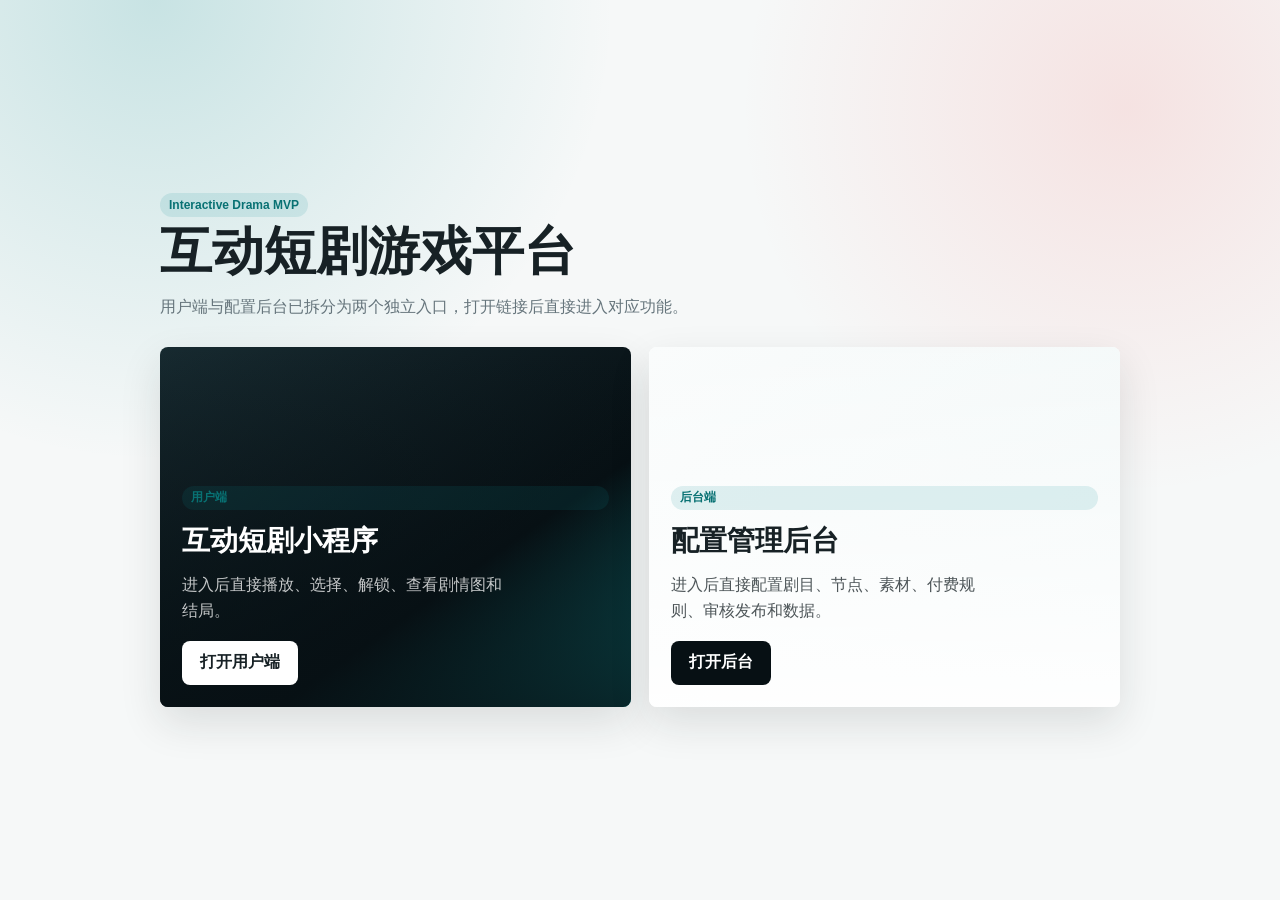
==== commit 9040bb33: "Update index.html" ====
--- a/index.html
+++ b/index.html
@@ -1,38 +1,155 @@
 <!doctype html>
 <html lang="zh-CN">
 <head>
-<meta charset="utf-8" />
-<meta name="viewport" content="width=device-width,initial-scale=1" />
-<title>互动短剧游戏平台 Demo</title>
-<style>
-:root{--bg:#f5f7f8;--ink:#172125;--muted:#66757c;--line:#d9e2e3;--teal:#0f8f91;--coral:#f15f5b;--dark:#0b151a}*{box-sizing:border-box}body{margin:0;font-family:-apple-system,BlinkMacSystemFont,"PingFang SC","Microsoft YaHei",Arial,sans-serif;background:linear-gradient(135deg,rgba(15,143,145,.12),transparent 36%),var(--bg);color:var(--ink)}button,input,textarea,select{font:inherit}button{border:0;cursor:pointer}.topbar{height:68px;padding:0 28px;display:flex;align-items:center;justify-content:space-between;background:rgba(255,255,255,.9);border-bottom:1px solid rgba(23,33,37,.08);position:sticky;top:0;z-index:5}.brand{display:flex;gap:12px;align-items:center}.logo{width:34px;height:34px;border-radius:8px;background:var(--dark);color:#fff;display:grid;place-items:center;font-weight:800}.brand b{display:block}.muted,.brand span{color:var(--muted);font-size:12px}.switch{display:grid;grid-template-columns:1fr 1fr;width:300px;padding:4px;border:1px solid var(--line);border-radius:8px;background:#eef3f3}.switch button{height:36px;border-radius:6px;background:transparent;font-weight:800;color:var(--muted)}.switch button.on{background:#fff;color:var(--ink);box-shadow:0 6px 18px rgba(15,27,33,.08)}main{padding:24px}.grid{max-width:1280px;margin:0 auto;display:grid;grid-template-columns:390px 1fr;gap:24px}.phone{width:390px;max-width:calc(100vw - 48px);height:812px;border:10px solid #11191d;border-radius:36px;overflow:hidden;background:#081014;box-shadow:0 16px 40px rgba(20,37,44,.14);position:sticky;top:92px}.screen{height:100%;overflow:hidden;background:#f7f8f8;position:relative}.status{position:absolute;top:0;left:0;right:0;height:38px;padding:11px 18px 0;color:#fff;z-index:2;display:flex;justify-content:space-between;font-size:12px;font-weight:800}.page{height:100%;overflow:auto;padding-bottom:72px}.hero{height:230px;padding:86px 18px 18px;color:#fff;display:grid;align-content:end;background:radial-gradient(circle at 70% 20%,rgba(241,95,91,.48),transparent 18%),linear-gradient(145deg,#31444d,#081014 62%,#0f8f91)}h1,h2,h3,p{margin-top:0}.section{padding:16px}.row{display:flex;gap:10px;align-items:center;justify-content:space-between}.btn{min-height:42px;border-radius:8px;padding:0 16px;font-weight:800;background:#eef3f3;color:var(--ink)}.primary{color:#fff;background:linear-gradient(135deg,var(--teal),#14b3aa)}.danger{color:#fff;background:var(--coral)}.card{background:#fff;border:1px solid var(--line);border-radius:8px;padding:14px;text-align:left}.continue{width:100%;display:grid;grid-template-columns:74px 1fr;gap:12px}.thumb,.poster{border-radius:8px;background:linear-gradient(160deg,#263942,#0b151a 62%,#f15f5b)}.thumb{height:74px}.poster{height:118px}.cards{display:grid;grid-template-columns:repeat(3,1fr);gap:10px}.cards button{background:transparent;text-align:left;padding:0}.name{font-weight:800;font-size:12px;margin-top:8px}.tabs{position:absolute;left:0;right:0;bottom:0;height:64px;display:grid;grid-template-columns:repeat(4,1fr);gap:4px;padding:6px 8px 8px;background:rgba(255,255,255,.96);border-top:1px solid var(--line)}.tabs button{border-radius:8px;background:transparent;color:var(--muted);font-size:11px;font-weight:800}.tabs button.on{background:#e8f6f5;color:var(--teal)}.player{height:100%;display:grid;grid-template-rows:auto 1fr auto;color:#fff;background:radial-gradient(circle at 65% 28%,rgba(255,255,255,.18),transparent 16%),radial-gradient(circle at 30% 32%,rgba(241,95,91,.36),transparent 18%),linear-gradient(160deg,#2c3b43,#071014 66%,#0e7475)}.playerTop{padding:52px 16px 10px}.playerBody{display:grid;align-content:end;padding:20px 16px}.caption{padding:14px;border-radius:8px;background:rgba(8,16,20,.68)}.choiceBox{padding:14px 16px 18px;background:linear-gradient(180deg,transparent,rgba(5,8,10,.88) 25%)}.choice{width:100%;min-height:52px;margin-top:10px;border-radius:8px;color:#fff;background:linear-gradient(135deg,var(--teal),#12aaa4);font-weight:800;text-align:left;padding:12px}.choice:nth-of-type(2n){background:linear-gradient(135deg,var(--coral),#fa7a6d)}.map{min-height:100%;padding:54px 14px 88px;color:#fff;background:radial-gradient(circle at 50% 0,#18353d,#081014 46%)}.nodeGrid{display:grid;grid-template-columns:repeat(4,1fr);gap:14px 8px}.node{min-height:66px;border-radius:8px;border:1px solid rgba(255,255,255,.16);background:rgba(255,255,255,.08);color:rgba(255,255,255,.65);font-size:11px;font-weight:800}.node.visited{background:rgba(15,143,145,.78);color:#fff}.node.current{background:rgba(200,149,63,.9);color:#fff}.node.locked{opacity:.55}.pay,.ending{min-height:100%;display:grid;align-content:center;gap:14px;padding:60px 18px 28px;color:#fff;background:linear-gradient(145deg,#17262e,#071014 66%,#0e7475);text-align:center}.payCard,.endingCard{padding:18px;border-radius:8px;background:rgba(8,16,20,.74);border:1px solid rgba(255,255,255,.14)}.price{font-size:36px;font-weight:900;margin:14px 0}.side{display:grid;gap:16px}.panel{background:rgba(255,255,255,.92);border:1px solid rgba(23,33,37,.08);border-radius:8px;box-shadow:0 10px 30px rgba(20,37,44,.08)}.panelHead{padding:16px 18px;border-bottom:1px solid var(--line);display:flex;justify-content:space-between;align-items:center}.panelBody{padding:18px}.kpis,.flow{display:grid;grid-template-columns:repeat(4,1fr);gap:12px}.flow{grid-template-columns:repeat(3,1fr)}.kpi,.flow div{padding:14px;border:1px solid var(--line);border-radius:8px;background:#fff}.kpi b{display:block;font-size:22px;margin-top:6px}.pill{display:inline-flex;padding:5px 10px;border-radius:999px;background:#e8f6f5;color:#087173;font-size:12px;font-weight:800}.table{width:100%;border-collapse:collapse}.table th,.table td{padding:12px 10px;border-bottom:1px solid var(--line);text-align:left}.admin{max-width:1280px;margin:0 auto;display:grid;grid-template-columns:220px 1fr;gap:20px}.nav{display:grid;gap:8px;align-content:start}.nav button{height:42px;border-radius:8px;background:#fff;color:var(--muted);text-align:left;padding:0 12px;font-weight:800;border:1px solid var(--line)}.nav button.on{background:#e8f6f5;color:#087173}.canvas{min-height:420px;border:1px solid var(--line);border-radius:8px;background:linear-gradient(rgba(23,33,37,.06) 1px,transparent 1px),linear-gradient(90deg,rgba(23,33,37,.06) 1px,transparent 1px),#f7f9f9;background-size:28px 28px;position:relative}.gNode{position:absolute;width:126px;min-height:64px;padding:9px;border:1px solid var(--line);border-radius:8px;background:#fff;text-align:left;box-shadow:0 10px 22px rgba(20,37,44,.08)}.gNode.active{border-color:var(--teal);box-shadow:0 0 0 3px rgba(15,143,145,.12)}.form{display:grid;grid-template-columns:1fr 1fr;gap:14px}.field{display:grid;gap:7px}.field label{font-size:12px;font-weight:800;color:var(--muted)}.field input,.field textarea,.field select{min-height:40px;border:1px solid var(--line);border-radius:8px;padding:10px;background:#fff}.full{grid-column:1/-1}.bar{height:14px;border-radius:999px;background:#e0e8e8;overflow:hidden}.bar i{display:block;height:100%;width:var(--w);background:linear-gradient(90deg,var(--teal),var(--coral))}.toast{position:fixed;left:50%;bottom:24px;transform:translateX(-50%);padding:12px 14px;border-radius:8px;background:rgba(15,27,33,.94);color:#fff;font-weight:800}@media(max-width:900px){.topbar{height:auto;padding:14px;display:grid;gap:12px}.switch{width:100%}.grid,.admin,.kpis,.flow,.form{grid-template-columns:1fr}.phone{position:static}}
-</style>
+  <meta charset="utf-8">
+  <meta name="viewport" content="width=device-width, initial-scale=1">
+  <title>互动短剧游戏平台 Demo</title>
+  <link rel="stylesheet" href="./shared/runtime-assets.css">
+  <link rel="stylesheet" href="./shared/base.css">
+  <style>
+    body {
+      min-height: 100vh;
+      display: grid;
+      place-items: center;
+      padding: 24px;
+      background:
+        radial-gradient(circle at 12% 0, rgba(15, 143, 145, .2), transparent 32%),
+        radial-gradient(circle at 88% 12%, rgba(241, 95, 91, .14), transparent 28%),
+        #f6f8f8;
+    }
+
+    .portal {
+      width: min(960px, 100%);
+      display: grid;
+      grid-template-columns: 1fr 1fr;
+      gap: 18px;
+      align-items: stretch;
+    }
+
+    .portal-head {
+      grid-column: 1 / -1;
+      display: flex;
+      align-items: end;
+      justify-content: space-between;
+      gap: 18px;
+      margin-bottom: 8px;
+    }
+
+    .portal-head h1 {
+      margin-bottom: 6px;
+      font-size: clamp(30px, 5vw, 52px);
+      letter-spacing: 0;
+    }
+
+    .portal-head p {
+      margin-bottom: 0;
+      color: var(--muted);
+      line-height: 1.7;
+    }
+
+    .entry-card {
+      min-height: 360px;
+      display: grid;
+      align-content: end;
+      gap: 12px;
+      position: relative;
+      isolation: isolate;
+      overflow: hidden;
+      border-radius: 8px;
+      padding: 22px;
+      color: #fff;
+      box-shadow: var(--shadow);
+    }
+
+    .entry-card::before,
+    .entry-card::after {
+      position: absolute;
+      inset: 0;
+      content: "";
+      z-index: -2;
+      background-image: var(--asset-poster);
+      background-size: cover;
+      background-position: center;
+    }
+
+    .entry-card.admin::before {
+      background-image: var(--asset-admin-canvas);
+    }
+
+    .entry-card::after {
+      z-index: -1;
+      background: linear-gradient(180deg, transparent, rgba(7, 16, 20, .82));
+    }
+
+    .entry-card.admin {
+      color: var(--ink);
+      background: #fff;
+    }
+
+    .entry-card.admin::after {
+      background: linear-gradient(180deg, rgba(255, 255, 255, .24), rgba(255, 255, 255, .94));
+    }
+
+    .entry-card h2 {
+      margin-bottom: 0;
+      font-size: 28px;
+    }
+
+    .entry-card p {
+      max-width: 320px;
+      margin-bottom: 4px;
+      color: currentColor;
+      opacity: .76;
+      line-height: 1.65;
+    }
+
+    .entry-card a {
+      width: max-content;
+      display: inline-grid;
+      place-items: center;
+      min-height: 44px;
+      border-radius: 8px;
+      padding: 0 18px;
+      background: #fff;
+      color: var(--ink);
+      font-weight: 900;
+    }
+
+    .entry-card.admin a {
+      background: var(--dark);
+      color: #fff;
+    }
+
+    @media (max-width: 780px) {
+      .portal,
+      .portal-head {
+        grid-template-columns: 1fr;
+        display: grid;
+      }
+    }
+  </style>
 </head>
 <body>
-<div id="app"></div>
-<script>
-const nodes={n1:{t:'第1章 初遇',s:'旧友重逢，她提出一个无法回避的问题。',c:[['坦诚相告','n2',20],['保持沉默','n3',0]],x:60,y:40},n2:{t:'第2章 扶持时刻',s:'她被推到舆论中心，你决定是否站出来。',c:[['替她挡下质疑','n4',25],['把真相藏起来','n5',0]],x:250,y:130},n3:{t:'第2章 误会',s:'沉默制造了距离，你必须在解释和离开之间选择。',c:[['追出去解释','n4',10],['独自离开','n6',0]],x:250,y:280},n4:{t:'第3章 坦白真相',s:'关键证据出现。本节点绑定付费规则，解锁后继续。',lock:true,c:[['公开证据','n7',30],['私下交易','n8',5]],x:450,y:210},n5:{t:'结局 迟来的告白',s:'你保住了秘密，却失去了重新开始的机会。',end:'遗憾结局',c:[],x:650,y:70},n6:{t:'结局 遗憾错过',s:'没有解释的离开，成为共同的遗憾。',end:'失败结局',c:[],x:650,y:230},n7:{t:'结局 真爱相守',s:'真相公开后，你们选择共同面对未来。',end:'完美结局',c:[],x:650,y:380},n8:{t:'结局 暗潮未散',s:'交易换来短暂平静，新的危机仍在靠近。',end:'开放结局',c:[],x:450,y:370}};
-const S={mode:'h5',view:'home',admin:'work',cur:'n1',visited:['n1'],history:[],endings:[],paid:false,trust:0,toast:'',review:'草稿',pub:15};
-const app=document.getElementById('app');
-const pct=()=>Math.round(S.visited.length/Object.keys(nodes).length*100);
-const n=id=>nodes[id];
-const go=v=>{S.view=v;render()};
-const say=t=>{S.toast=t;render();setTimeout(()=>{S.toast='';render()},1300)};
-function choose(i){const cur=n(S.cur),ch=cur.c[i],to=n(ch[1]);if(to.lock&&!S.paid){S.pending=ch[1];S.view='pay';render();return}S.history.push(cur.t+' → '+ch[0]);S.trust+=ch[2];S.cur=ch[1];if(!S.visited.includes(S.cur))S.visited.push(S.cur);if(to.end&&!S.endings.includes(S.cur))S.endings.push(S.cur);S.view=to.end?'ending':'player';say('已自动存档')}
-function pay(ok){if(!ok){say('支付失败，可重试或关闭');return}S.paid=true;S.cur=S.pending||'n4';if(!S.visited.includes(S.cur))S.visited.push(S.cur);S.view='player';say('支付成功，已解锁剧情')}
-function renderHeader(){return `<header class="topbar"><div class="brand"><div class="logo">剧</div><div><b>互动短剧游戏平台 Demo</b><span>命运的抉择 · MVP</span></div></div><div class="switch"><button class="${S.mode==='h5'?'on':''}" onclick="S.mode='h5';render()">H5 用户端</button><button class="${S.mode==='admin'?'on':''}" onclick="S.mode='admin';render()">配置后台</button></div><button class="btn" onclick="location.reload()">重置</button></header>`}
-function tabs(a){return `<nav class="tabs"><button class="${a==='home'?'on':''}" onclick="go('home')">首页</button><button class="${a==='detail'?'on':''}" onclick="go('detail')">剧目</button><button class="${a==='map'?'on':''}" onclick="go('map')">剧情图</button><button onclick="say('云端存档已同步')">我的</button></nav>`}
-function home(){return `<div class="page"><section class="hero"><h1>命运的抉择</h1><p>每一次选择都会改变关系、结局和付费路径。</p></section><section class="section"><div class="row"><h2>继续观看</h2><button class="btn" onclick="go('map')">剧情图</button></div><button class="card continue" onclick="go('player')"><div class="thumb"></div><div><b>${n(S.cur).t}</b><p class="muted">探索 ${S.visited.length}/8 · 进度 ${pct()}%</p></div></button></section><section class="section"><h2>热门推荐</h2><div class="cards">${['命运的抉择','逆光而行','心动法则'].map(x=>`<button onclick="go('detail')"><div class="poster"></div><div class="name">${x}</div><p class="muted">互动短剧</p></button>`).join('')}</div></section>${tabs('home')}</div>`}
-function detail(){return `<div class="page"><section class="hero"><h1>命运的抉择</h1><p>都市 · 爱情 · 互动</p></section><section class="section"><p>你意外获得一次改变命运的机会。面对误会、真相和利益交换，每一次选择都会把故事推向不同结局。</p><div class="kpis"><div class="kpi"><span class="muted">人在追</span><b>35.6万</b></div><div class="kpi"><span class="muted">互动率</span><b>68%</b></div><div class="kpi"><span class="muted">结局</span><b>${S.endings.length}/3</b></div><div class="kpi"><span class="muted">权益</span><b>${S.paid?'已解锁':'未解锁'}</b></div></div><button class="btn primary" style="width:100%;margin-top:16px" onclick="go('player')">${S.history.length?'继续剧情':'开始剧情'}</button></section>${tabs('detail')}</div>`}
-function player(){const cur=n(S.cur);if(cur.end)return ending();return `<div class="page"><section class="player"><div class="playerTop"><div class="row"><button class="btn" onclick="go('detail')">返回</button><button class="btn" onclick="go('map')">剧情图</button></div><p>当前进度 ${pct()}%</p></div><div class="playerBody"><div class="caption"><h1>${cur.t}</h1><p>${cur.s}</p></div></div><div class="choiceBox"><b>面对他的质问，你会如何回应？</b>${cur.c.map((c,i)=>`<button class="choice" onclick="choose(${i})">${c[0]}</button>`).join('')}<p class="muted">自动存档 · 信任值 ${S.trust}</p></div></section></div>`}
-function map(){return `<div class="map"><div class="row"><div><h1>剧情图</h1><p class="muted">探索 ${S.visited.length}/8 · 结局 ${S.endings.length}/3</p></div><button class="btn" onclick="go('player')">继续</button></div><div class="nodeGrid">${Object.keys(nodes).map(id=>{const x=n(id),v=S.visited.includes(id),l=x.lock&&!S.paid;return `<button class="node ${v?'visited':''} ${S.cur===id?'current':''} ${l?'locked':''}" onclick="${l?`S.pending='${id}';go('pay')`:`S.cur='${id}';go('${x.end?'ending':'player'}')`}">${l?'锁定':x.t}</button>`}).join('')}</div>${tabs('map')}</div>`}
-function payPage(){return `<div class="pay"><div class="payCard"><p class="muted">解锁本段剧情</p><h1>第3章 坦白真相</h1><p>解锁后可继续观看当前分支，并开放剧情图中的锁定节点。</p><div class="price">¥3.00</div><button class="btn primary" style="width:100%" onclick="pay(true)">模拟支付成功</button><button class="btn danger" style="width:100%;margin-top:10px" onclick="pay(false)">模拟支付失败</button><button class="btn" style="width:100%;margin-top:10px" onclick="go('player')">关闭返回</button></div></div>`}
-function ending(){const cur=n(S.cur);return `<div class="ending"><div class="endingCard"><p class="muted">已达成</p><h1>${cur.end||'剧情结局'}</h1><p>${cur.s}</p></div><button class="btn primary" onclick="go('map')">查看剧情图</button><button class="btn" onclick="S.cur='n1';go('player')">从头重玩</button></div>`}
-function side(){return `<aside class="side"><div class="panel"><div class="panelHead"><h2>页面间交互</h2><span class="pill">H5 MVP</span></div><div class="panelBody flow"><div><b>主观看链路</b><p class="muted">首页、详情、播放、结局反馈、剧情图已串联。</p></div><div><b>付费回流</b><p class="muted">锁定节点进入付费页，成功后返回剧情。</p></div><div><b>存档重玩</b><p class="muted">选择写入进度，剧情图支持继续和重玩。</p></div></div></div><div class="panel"><div class="panelHead"><h2>运行状态</h2><button class="btn" onclick="say('云端存档已同步')">登录同步</button></div><div class="panelBody"><div class="kpis"><div class="kpi"><span class="muted">当前节点</span><b>${n(S.cur).t.replace('第','')}</b></div><div class="kpi"><span class="muted">探索</span><b>${pct()}%</b></div><div class="kpi"><span class="muted">权益</span><b>${S.paid?'已解锁':'未解锁'}</b></div><div class="kpi"><span class="muted">信任</span><b>${S.trust}</b></div></div><h3>选择历史</h3>${S.history.length?`<table class="table">${S.history.slice(-5).map(x=>`<tr><td>${x}</td></tr>`).join('')}</table>`:'<p class="muted">暂无选择记录</p>'}</div></div></aside>`}
-function h5(){return `<main><section class="grid"><div class="phone"><div class="screen"><div class="status"><span>9:41</span><span>5G 100%</span></div>${S.view==='detail'?detail():S.view==='player'?player():S.view==='map'?map():S.view==='pay'?payPage():S.view==='ending'?ending():home()}</div></div>${side()}</section></main>`}
-function admin(){const nav=['work:项目工作台','overview:配置总览','editor:节点编辑器','review:审核发布','data:数据看板'];return `<main><section class="admin"><nav class="nav">${nav.map(x=>{let[a,b]=x.split(':');return `<button class="${S.admin===a?'on':''}" onclick="S.admin='${a}';render()">${b}</button>`}).join('')}</nav><div>${adminView()}</div></section></main>`}
-function adminView(){if(S.admin==='overview')return `<div class="panel"><div class="panelHead"><h2>配置总览</h2><button class="btn primary" onclick="say('草稿已保存')">保存草稿</button></div><div class="panelBody form"><div class="field"><label>剧目名称</label><input value="命运的抉择"></div><div class="field"><label>版本号</label><input value="v1.0.3"></div><div class="field full"><label>简介</label><textarea>每一次选择都会改变关系、结局和付费路径。</textarea></div><div class="field"><label>上线渠道</label><select><option>H5 正式渠道</option></select></div><div class="field"><label>合规字段</label><select><option>版权材料已上传</option></select></div></div></div>`;if(S.admin==='editor')return `<div class="panel"><div class="panelHead"><h2>节点编辑器</h2><button class="btn primary" onclick="S.mode='h5';S.view='detail';render()">H5 预览</button></div><div class="panelBody"><div class="canvas">${Object.keys(nodes).map(id=>`<button class="gNode ${S.cur===id?'active':''}" style="left:${n(id).x}px;top:${n(id).y}px" onclick="S.cur='${id}';render()"><b>${n(id).t}</b><span class="muted">${n(id).lock?'付费节点':n(id).end?'结局节点':'剧情节点'}</span></button>`).join('')}</div></div></div>`;if(S.admin==='review')return `<div class="panel"><div class="panelHead"><h2>审核与发布</h2><button class="btn primary" onclick="S.review='已发布';S.pub=100;say('已发布到 H5 正式渠道')">发布上线</button></div><div class="panelBody"><div class="kpis"><div class="kpi"><span class="muted">版本状态</span><b>${S.review}</b></div><div class="kpi"><span class="muted">灰度比例</span><b>${S.pub}%</b></div><div class="kpi"><span class="muted">校验项</span><b>5</b></div><div class="kpi"><span class="muted">可回滚</span><b>v1.0.2</b></div></div><table class="table"><tr><td>剧情起始节点</td><td><span class="pill">通过</span></td></tr><tr><td>付费规则</td><td><span class="pill">通过</span></td></tr><tr><td>灰度发布</td><td><span class="pill">警告</span></td></tr></table></div></div>`;if(S.admin==='data')return `<div class="panel"><div class="panelHead"><h2>数据看板</h2><button class="btn">导出</button></div><div class="panelBody">${[['首页曝光',100],['详情点击',72],['开始播放',61],['选择提交',48],['付费成功',18],['结局达成',12]].map(x=>`<p><b>${x[0]}</b></p><div class="bar"><i style="--w:${x[1]}%"></i></div>`).join('')}</div></div>`;return `<div class="panel"><div class="panelHead"><h2>项目工作台</h2><button class="btn primary" onclick="say('已创建空白草稿')">新建剧目</button></div><div class="panelBody"><div class="kpis"><div class="kpi"><span class="muted">草稿</span><b>3</b></div><div class="kpi"><span class="muted">待审核</span><b>0</b></div><div class="kpi"><span class="muted">已上线</span><b>1</b></div><div class="kpi"><span class="muted">阻断</span><b>0</b></div></div><table class="table"><tr><th>剧目</th><th>版本</th><th>状态</th><th>操作</th></tr><tr><td>命运的抉择</td><td>v1.0.3</td><td><span class="pill">已上线</span></td><td><button class="btn" onclick="S.admin='editor';render()">进入配置</button></td></tr></table></div></div>`}
-function render(){app.innerHTML=renderHeader()+(S.mode==='h5'?h5():admin())+(S.toast?`<div class="toast">${S.toast}</div>`:'')}render();
-</script>
+  <main class="portal">
+    <header class="portal-head">
+      <div>
+        <span class="eyebrow">Interactive Drama MVP</span>
+        <h1>互动短剧游戏平台</h1>
+        <p>用户端与配置后台已拆分为两个独立入口，打开链接后直接进入对应功能。</p>
+      </div>
+    </header>
+    <section class="entry-card">
+      <span class="eyebrow">用户端</span>
+      <h2>互动短剧小程序</h2>
+      <p>进入后直接播放、选择、解锁、查看剧情图和结局。</p>
+      <a href="./user/">打开用户端</a>
+    </section>
+    <section class="entry-card admin">
+      <span class="eyebrow">后台端</span>
+      <h2>配置管理后台</h2>
+      <p>进入后直接配置剧目、节点、素材、付费规则、审核发布和数据。</p>
+      <a href="./admin/">打开后台</a>
+    </section>
+  </main>
 </body>
 </html>
--- a/shared/runtime-assets.css
+++ b/shared/runtime-assets.css
@@ -0,0 +1,5 @@
+:root{
+  --asset-poster:url("[data-uri]");
+  --asset-player:url("[data-uri]");
+  --asset-admin-canvas:url("[data-uri]");
+}
--- a/shared/base.css
+++ b/shared/base.css
@@ -0,0 +1,166 @@
+:root {
+  --ink: #172125;
+  --muted: #66757c;
+  --soft: #f5f7f8;
+  --panel: #ffffff;
+  --line: #dce5e6;
+  --teal: #0f8f91;
+  --teal-dark: #087173;
+  --coral: #f15f5b;
+  --amber: #c8953f;
+  --dark: #071014;
+  --shadow: 0 16px 42px rgba(23, 33, 37, .12);
+  --asset-poster: linear-gradient(145deg, #172a30, #071014 64%, #0f8f91);
+  --asset-player: linear-gradient(145deg, #263942, #071014 68%, #6d342f);
+  --asset-admin-canvas: linear-gradient(135deg, #f8fbfb, #edf5f5);
+}
+
+* {
+  box-sizing: border-box;
+}
+
+html {
+  min-height: 100%;
+  color: var(--ink);
+  background: var(--soft);
+  font-family: -apple-system, BlinkMacSystemFont, "PingFang SC", "Microsoft YaHei", Arial, sans-serif;
+}
+
+body {
+  min-height: 100%;
+  margin: 0;
+}
+
+button,
+input,
+textarea,
+select {
+  font: inherit;
+}
+
+button,
+a {
+  -webkit-tap-highlight-color: transparent;
+}
+
+button {
+  border: 0;
+  cursor: pointer;
+}
+
+a {
+  color: inherit;
+  text-decoration: none;
+}
+
+h1,
+h2,
+h3,
+p {
+  margin-top: 0;
+}
+
+img {
+  display: block;
+  max-width: 100%;
+}
+
+.primary-action,
+.primary-button {
+  min-height: 44px;
+  border-radius: 8px;
+  padding: 0 18px;
+  background: linear-gradient(135deg, var(--teal), #16b2a9);
+  color: #fff;
+  font-weight: 800;
+  box-shadow: 0 10px 24px rgba(15, 143, 145, .24);
+}
+
+.secondary-button,
+.ghost-action,
+.danger-action,
+.ghost-on-dark,
+.link-button {
+  min-height: 40px;
+  border-radius: 8px;
+  padding: 0 14px;
+  font-weight: 800;
+}
+
+.secondary-button,
+.ghost-action {
+  border: 1px solid var(--line);
+  background: #fff;
+  color: var(--ink);
+}
+
+.danger-action {
+  background: rgba(241, 95, 91, .12);
+  color: #c83d39;
+}
+
+.ghost-on-dark {
+  background: rgba(255, 255, 255, .14);
+  color: #fff;
+  backdrop-filter: blur(10px);
+}
+
+.link-button {
+  background: #e8f6f5;
+  color: var(--teal-dark);
+}
+
+.eyebrow {
+  display: inline-flex;
+  align-items: center;
+  min-height: 24px;
+  padding: 0 9px;
+  border-radius: 999px;
+  background: rgba(15, 143, 145, .12);
+  color: var(--teal-dark);
+  font-size: 12px;
+  font-weight: 800;
+}
+
+.badge {
+  display: inline-flex;
+  align-items: center;
+  justify-content: center;
+  min-height: 24px;
+  border-radius: 999px;
+  padding: 0 9px;
+  background: #eef3f3;
+  color: var(--muted);
+  font-size: 12px;
+  font-weight: 800;
+  white-space: nowrap;
+}
+
+.badge.live,
+.badge.ok {
+  background: #e8f6f5;
+  color: var(--teal-dark);
+}
+
+.badge.warn {
+  background: #fff1e1;
+  color: #956316;
+}
+
+.muted,
+.support-text {
+  color: var(--muted);
+}
+
+.toast,
+.admin-toast {
+  position: fixed;
+  left: 50%;
+  z-index: 30;
+  transform: translateX(-50%);
+  border-radius: 8px;
+  background: rgba(7, 16, 20, .94);
+  color: #fff;
+  font-weight: 800;
+  box-shadow: var(--shadow);
+}
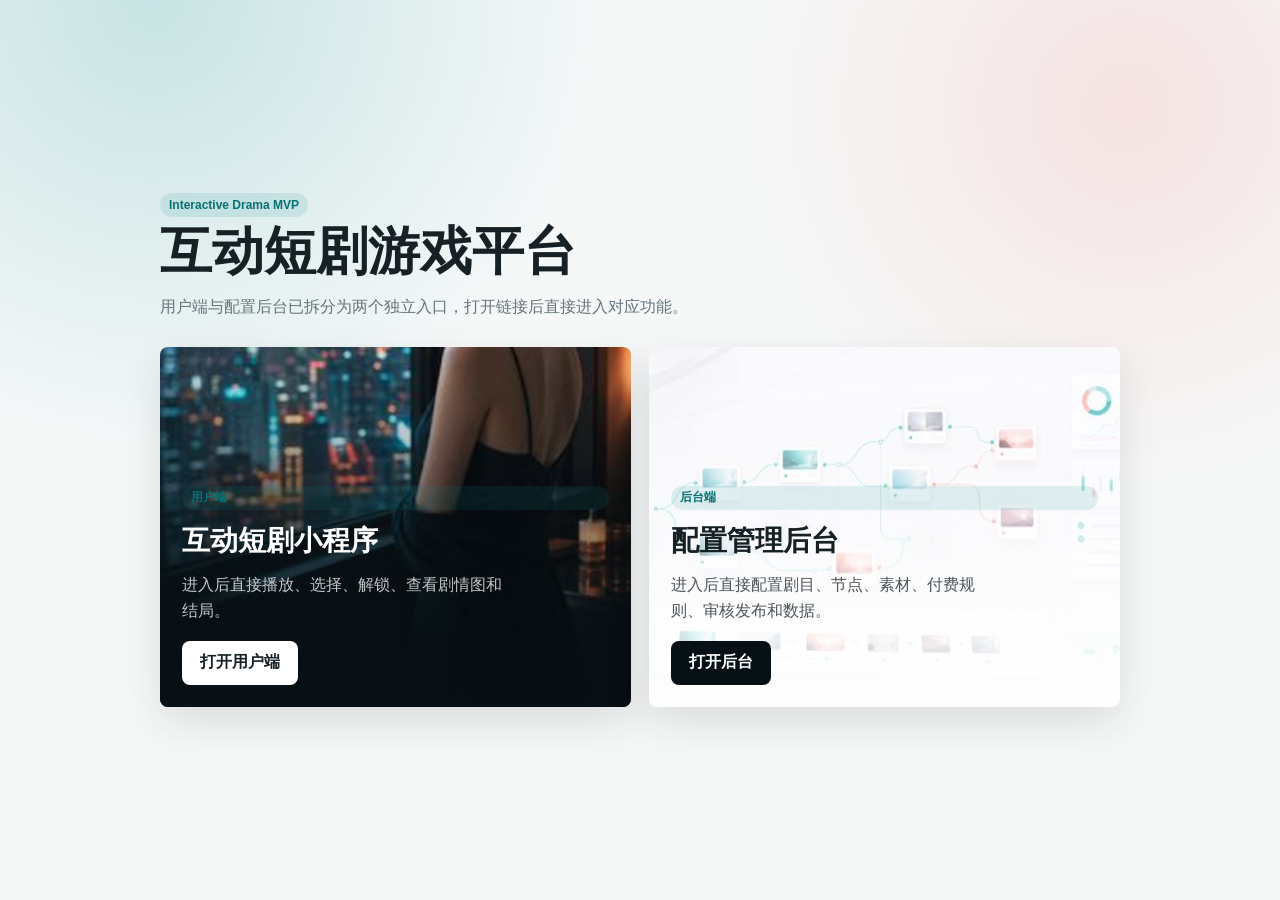
==== commit a85706b7: "Update index.html" ====
--- a/index.html
+++ b/index.html
@@ -4,8 +4,8 @@
   <meta charset="utf-8">
   <meta name="viewport" content="width=device-width, initial-scale=1">
   <title>互动短剧游戏平台 Demo</title>
+  <link rel="stylesheet" href="./shared/base.css">
   <link rel="stylesheet" href="./shared/runtime-assets.css">
-  <link rel="stylesheet" href="./shared/base.css">
   <style>
     body {
       min-height: 100vh;
